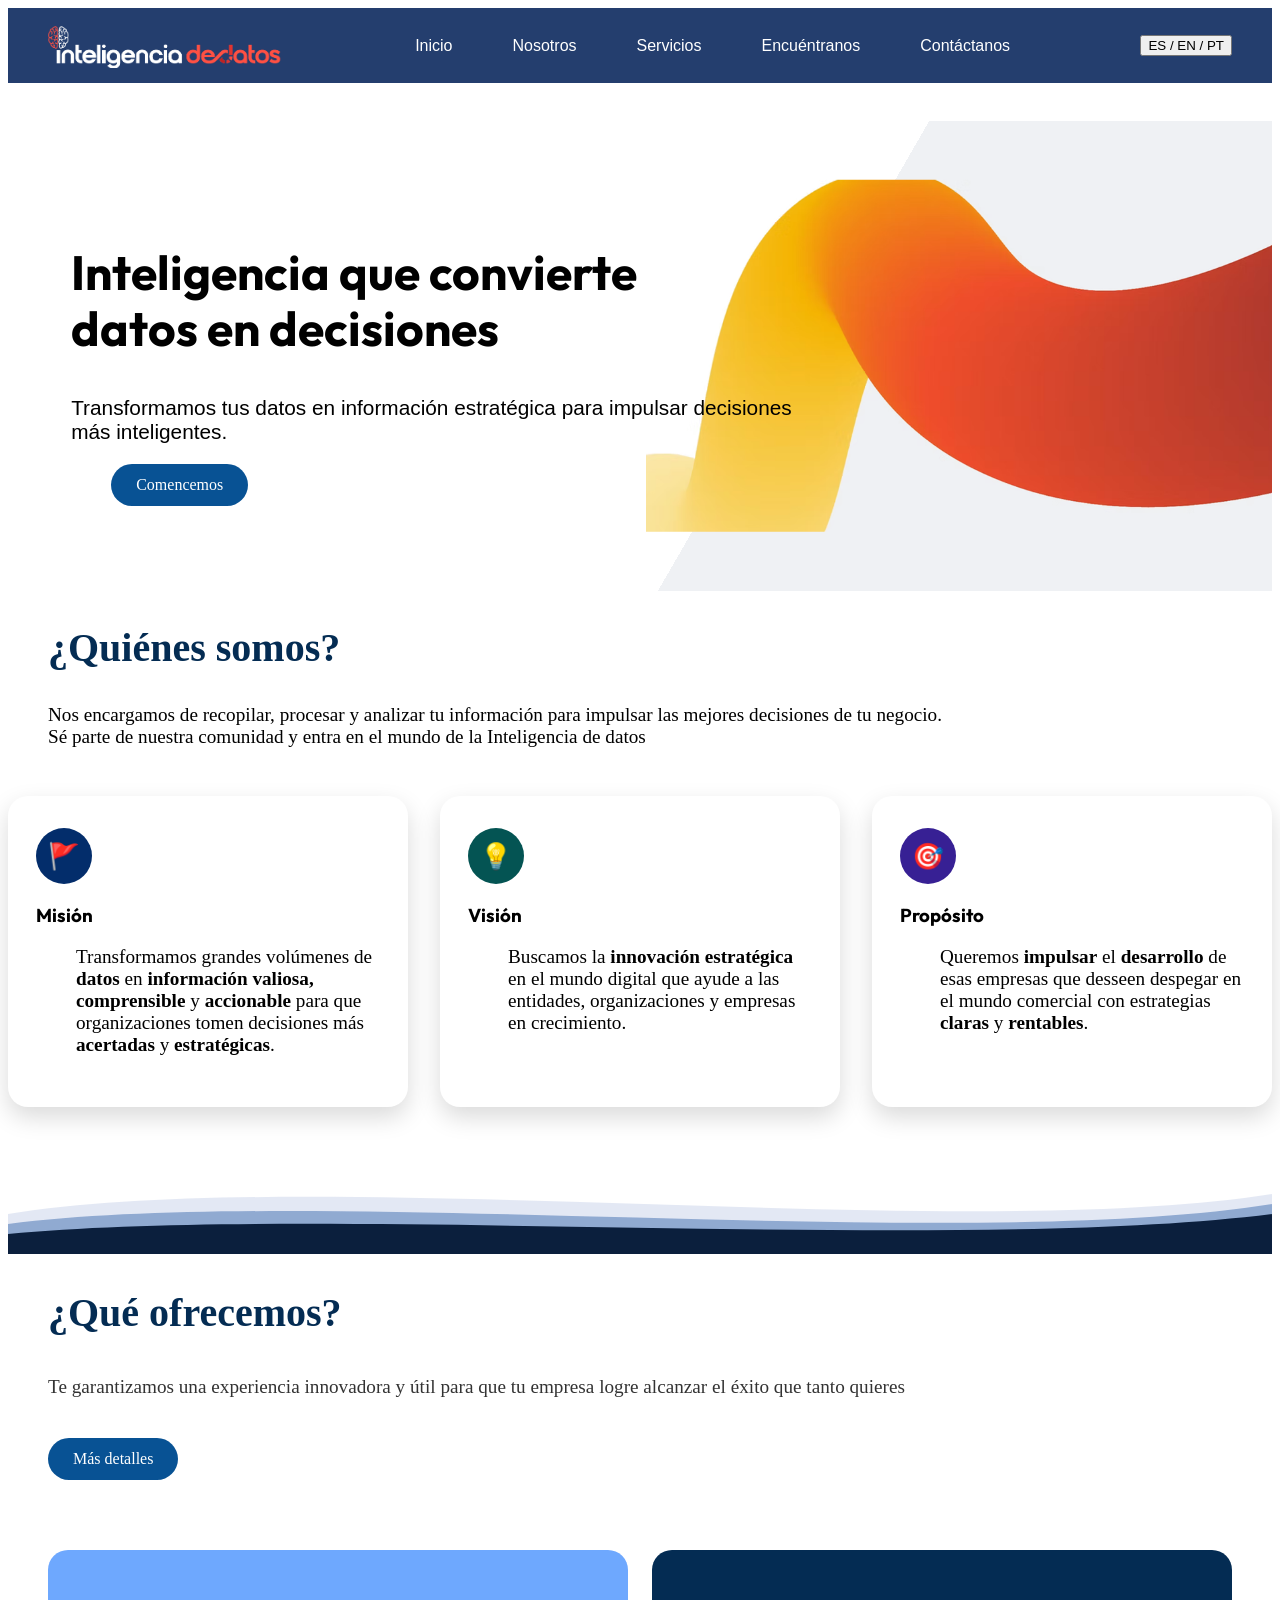
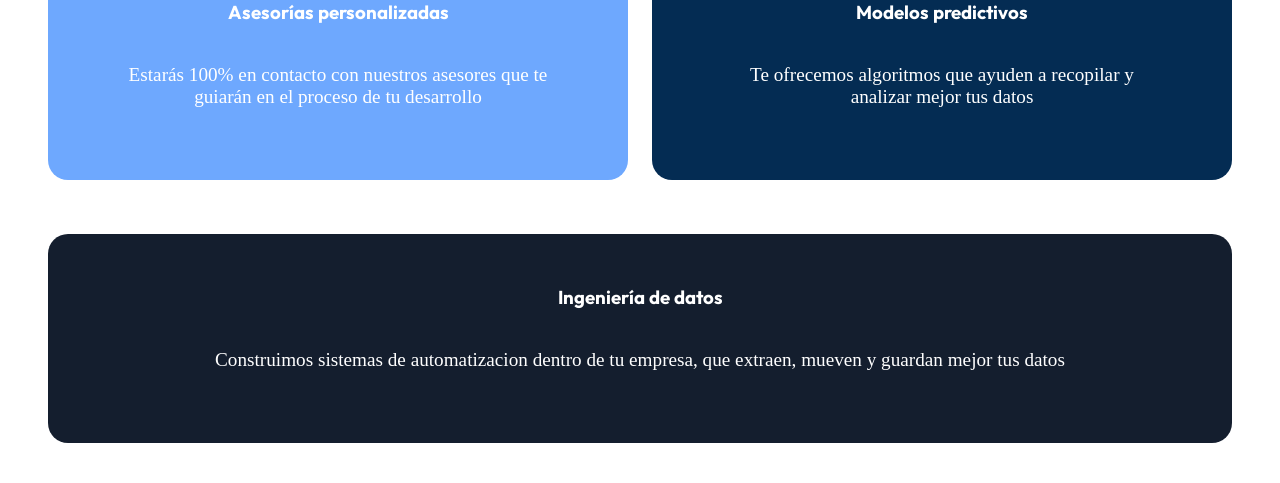
==== index.html @ d78cf7b1 "Initial commit" ====
<!DOCTYPE html>
<html lang="es">
<head>
  <meta charset="UTF-8">
  <meta name="viewport" content="width=device-width, initial-scale=1.0">
  <title>Inteligencia de datos</title>
  <link href="https://fonts.googleapis.com/css2?family=Outfit:wght@400;600&display=swap" rel="stylesheet">
  <link rel="stylesheet" href="style.css">
</head>
  <!-- COMIENZO DEL CUERPO DE LA PAGINA-->
<body>
 <header>
  <a href="#inicio" class="logo-enlace">
    <img src="assets/LOGOINTELIGENCIADEDATOSPOSITIVA.png" alt="Logo de la empresa" class="logo">
  </a>

    <nav> <!--ETIQUETA SEMANTICA QUE INDICA QUE ES UN BLOQUE DE NAVEGACION-->
    <a href = "#inicio"> Inicio </a>
    <a href = "#nosotros"> Nosotros </a>
    <a href = "#servicios"> Servicios </a>
    <a href = "#encuentranos"> Encuéntranos </a>
    <a href = "#contactanos"> Contáctanos</a>
    </nav>

  <div class="header-actions">
    <button class="lang-switch">ES / EN / PT </button>  <!-- BOTON DE IDIOMA-->
    <button class="menu-toggle" id="menu-toggle" aria-label="Abrir menú">  <!--ESTABLECEMOS MENU HAMBURGUESA-->
      <span></span>   <!--CADA SPAN ES UNA LINEA DEL MENU-->
      <span></span>
      <span></span>
    </button>
  </div>
</header>

  <section class="hero" id="inicio">
    <div class="hero-texto">
      <h1>Inteligencia que convierte <br> datos en decisiones</h1>
      <p>Transformamos tus datos en información estratégica para impulsar decisiones <br> más inteligentes.</p>
      <a href="#nosotros" class="btn-primario">Comencemos</a>
    </div>
    
    <img src="assets/FORMAHERO..png" alt="" class="hero-forma">
  </section>
 
  <script src ="script.js"></script> <!--CONECTAMOS CON JAVAS-->

<section id="nosotros">
  <h2>¿Quiénes somos?</h2>
  <p>Nos encargamos de recopilar, procesar y analizar tu información para impulsar las mejores decisiones de tu negocio. <br>Sé parte de nuestra comunidad y entra en el mundo de la Inteligencia de datos</p>
  
  <div class="pilares">
    <article>
      <div class="pilar-icono pilar-icono-mision">🚩</div>
      <h3>Misión</h3>
      <p>Transformamos grandes volúmenes de <strong>datos</strong> en <strong>información valiosa, comprensible</strong> y <strong>accionable</strong>
      para que organizaciones tomen decisiones más <strong>acertadas</strong> y <strong>estratégicas</strong>.</p>
    </article>

    <article>
      <div class="pilar-icono pilar-icono-vision">💡</div>
      <h3>Visión</h3>
      <p>Buscamos la <strong>innovación estratégica</strong> en el mundo digital que ayude a las entidades, organizaciones y empresas en crecimiento.</p>
    </article>

    <article>
      <div class="pilar-icono pilar-icono-proposito">🎯</div>
      <h3>Propósito</h3>
      <p>Queremos <strong>impulsar</strong> el <strong>desarrollo</strong> de esas empresas que desseen despegar en el mundo comercial con estrategias <strong>claras</strong> y <strong>rentables</strong>.</p>
    </article>
</section>

<section id="servicios">
  <svg class="ola" viewBox="0 0 1440 100" preserveAspectRatio="none">
  <path d="M0,60 C360,10 1080,90 1440,40 L1440,100 L0,100 Z" fill="#C7D2EA" opacity="0.5"></path>
  <path d="M0,70 C360,30 1080,100 1440,50 L1440,100 L0,100 Z" fill="#6E90C4" opacity="0.7"></path>
  <path d="M0,80 C360,50 1080,100 1440,60 L1440,100 L0,100 Z" fill="#0B1F3D"></path>
</svg>
  <h2>¿Qué ofrecemos?</h2>
  <p>Te garantizamos una experiencia innovadora y útil para que tu empresa logre alcanzar el éxito que tanto quieres</p>
  <a href="#contactanos" class="btn-primario">Más detalles</a>

  <div class="servicios-grid">
    <article class="servicio-asesorias">
      <h3>Asesorías personalizadas</h3>
      <p>Estarás 100% en contacto con nuestros asesores que te guiarán en el proceso de tu desarrollo</p>
    </article>

    <article class="servicio-predictivos">
      <h3>Modelos predictivos</h3>
      <p>Te ofrecemos algoritmos que ayuden a recopilar y analizar mejor tus datos</p>
    </article>

    <article class="servicio-ingenieria">
      <h3>Ingeniería de datos</h3>
      <p>Construimos sistemas de automatizacion dentro de tu empresa, que extraen, mueven y guardan mejor tus datos</p>
    </article>

  </div>
</section>

</body>
</html>
---- style.css ----
:root { /*ES UN SELECTOR ESPECUAL QUE REPRESENTA "TODO EL DOCUMENTO"*/
    --azul-marino:#243E6E;
    --naranja:#FF5043;
    --gris-claro:#EFF1F4;
    --gris-oscuro:#BEC2C6;
    --negro:#0D1828;
    --blanco:#ffffff;
}

:root { 
    --fuente-titulos:'Outfit', sans-serif;
    --fuente-texto: Helvetica, Arial, sans-serif;
}

body { 
    font-family: var(--fuente-texto);
}

h1, h1, h3 { 
    font-family: var(--fuente-titulos);
}

.logo { 
    height: 45px;
    width: auto;
    display: block;
}

.logo-enlace { 
    display: flex;
    align-items: center;
    text-decoration: none;
}

html { 
    scroll-behavior: smooth; /*ESTABLECE UNA ANIMACION SUAVE A LA HORA DE SCROLLEAR*/
}

header {  /*CREAMOS NUESTRO HEADER*/
    position: sticky;
    top: 0;
    z-index: 100;
    background-color: var(--azul-marino);
    font-family: var(--fuente-texto);
    padding: 15px 40px;   
    display: flex;         /*LOS ELEMENTOS VAN ENFILADOS */
    align-items: center;   /* CENTRA EL LOGO VERTICALMENTE, EL NAV Y EL BOTON ENTRE SÍ*/
    justify-content: space-between;  /*EMPUJA A LOS HIJOS DIRECTOS (logo, nav, botón) HACIA LOS EXTREMOS OPUESTOS */
}
nav a {
    text-decoration: none;
    color: var(--blanco);  /*USA EL COLOR DE TEXTO NORMAL EN VEZ DEL AZUL O MORADO DE UN LINK*/
    cursor: pointer;
    padding: 6px 18px;
    border-radius: 999px;
    transition: background-color 0.2s ease, color 0.2s ease;
}

nav a:hover {
    background-color: var(--naranja);
}
nav {  /*ORDENA EL CONTENIDO DEL HEADER DE MANERA CENTRADA*/
    display: flex;
    align-items: center;
    justify-content: center;  /*CENTRA LOS H3 DENTRO DEL ESPACIO QUE EL NAV TIENE DISPONIBLE*/
    gap: 24px;   /*ESPACIO ENTRE CADA ELEMENTO HIJO SIN NECESIDAD DE MARGENES*/
    flex: 1;    /*le dice al nav "ocupa todo el espacio libre que quede en el header" */
    border-radius: 30px;
}

.header-actions {
    display:flex;
    align-items: center;
    gap: 16px;   
}

.menu-toggle {    /*MENU HAMBURGUESA*/
    display: none;   /*OCULTO POR DEFECTO EN PANTALLAS PEQUEÑAS*/
    flex-direction: column;
    justify-content: center;
    gap: 5px;
    width: 28px;
    height: 20px;
    background: none;
    border: none;
    cursor: pointer;
    padding: 0;
}

.menu-toggle span { 
    width: 100%;
    height: 3px;
    background-color: #042C53;
    border-radius:2px;
}

.hero-texto{  /*INDICAMOS QUE EL TEXTO VA EN UNA LINEA*/
    flex:1;
    position: relative;
    z-index: 2;  /*EL TEXTO QUEDA POR ENCIMA DE LA IMAGEN*/
}

.hero-texto h1{  /*ESTABLECEMOS EL TAMAÑO DEL TEXTO PRINCIPAL */
    font-size: 3rem;
    line-height: 1.15;
}

.hero-texto p {  /*CAMBIAMOS EL TAMAÑO DEL TEXTO DE ABAJO*/
    font-size: 1.30rem;
}


.hero { /*ESTABLECE EL COLOR Y LA FORMA DEL HERO*/
    position: relative;   /*MARCO DE REFERENCIA PARA HERO-FORMA*/
    overflow: hidden;   /*RECORTA LO QUE SALGA DEL HERO*/
    height:350px ;
    margin-top: 3%;
    display: flex;            /*POSICIONA EL TEXTO Y EL VIDEO UNO AL LADO DEL OTRO*/
    background: linear-gradient(120deg, #ffffff 60%, var(--gris-claro) 60%);
    align-items: center;
    gap: 40px;
    padding: 60px 5%;
}

.hero-forma { 
    position: absolute;
    right: -40px;
    top: 50%;
    transform: translateY(-50%);
    height: 75%;
    width: auto;
    z-index: 1;
}

.btn-primario {
    text-decoration: none;
    display: inline-block;   /*PERMITE QUE EL PADDING FUNCIONE BIEN*/
    border-radius: 999px;
    background-color:#085294;
    cursor: pointer;
    font-family: var(--fuente-texto);
    font-size: 1.15rem;
    padding: 14px 28px;
    color:snow;
    align-content: center;
}

.btn-primario:hover {
    background-color: #0b72cd;
}

@media (max-width: 768px) {
    .hero {
        flex-direction: column; /*CAMBIA LA DIRECCION EN LA QUE FLEX ACOMODA A SUS HIJOS*/
        text-align: center;
        height: auto;
    }
        nav { 
            display: none;     /*OCULTA EL MENU NORMAL EN PANTALLAS GRANDES*/
        }
        nav.abierto {
            display:flex;
            flex-direction: column;
            position: absolute;
            top: 100%;   /*JUSTO DONDE TERMINA EL HEADER 100% DE SU PROPIA ALTURA, SIN IMPORTAR CUANTO
            MIDA, SE VA A QUEDAR PEGADO JUSTO DEBAJO SIN SUPERPONERSE A LO QUE ESTÉ ABAJO*/
            left: 0;
            right: 0;
            background-color: #dae8f7;
            padding: 20px;
            z-index: 10;   /*DECIDE QUE ELEMENTO SE DIBUJA MAS ARRIBA, CUANDO DOS SE SUPERPONEN EL NUMERO MAS
            ARRIBA QUEDA ENCIMA DE TODO, SIN ESTO EL ORDEN NO TIENE ESPECIFICIDAD Y EL NAVEGADOR ABRE COSAS SUPERPUESTAS
            QUE NO DEBERÍA */
        }
        .menu-toggle {
            display: flex;     /*MUESTRA LA HAMBURGUESA*/
        }
    }

    .hero-texto {
        flex: none;
    }
/*COMENZAMOS CON LA PARTE DE NOSOTROS */
.pilares {     
    display:flex;
    gap: 32px;
    margin: 48px 0;
}

#nosotros h2 {
    font-family: 'Poppins';
    font-size: 2.5rem;
    text-align:initial;
    color: #042C53;
    margin-left: 40px;
}

#nosotros p {
    font-family: 'Poppins';
    margin-left: 40px;
    font-size: 1.2rem;
}

#nosotros h1 {
    font-family: 'Poppins';
    font-size: 1.1rem;
    margin: 40px;
}
.pilares article { 
    font-family: 'Poppins';
    flex: 1;      /*SE REPARTE EL ANCHO EN PARTES IGUALES PARA LAS 3 SECCIONES*/
    background-color: #ffffff;
    border-radius: 20px;
    padding: 32px 28px;
    box-shadow: 0 10px 25px rgba(0, 0, 0, 0.15);  /*ESTABLECE UNA SOMBRA SUAVE PARA QUE NO SE VEA PEGADO AL FONDO*/
/*ESE BOX SHADOW DICE: sin desplazamiento horizontal (0), 8px hacia abajo, 20px de difuminado con un negro muy trans
parente, (6% de opacidad -> 0,6)*/
    border: none;
transition: transform 0,25s ease, box-shadow 0,25s ease;  /*HACE QUE SE HAGAN CAMBIOS SUAVES EN LA POSICION Y SOMBRA EN 
0,25 SEGUNDOS EN LUGAR DE GOLPE*/
}

.pilares article:hover {
    transform: translateY(-8px);  /*MUEVE EL ELEMENTO 8PX HACIA ARRIBA /LOS NEGATIVOS EN Y SUBEN Y LOS POSITIVOS BAJAN
NO AFECTA OTROS ELEMENTOS, SOLO FLOTA SOBRE SU POSICION ORIGINAL*/
    box-shadow: 0 16px 30px rgba(0, 0, 0, 0.12);  /*LA SOMBRA CRECE Y SE HACE MAS OSCURA*/
}

.pilar-icono { 
    width: 56px;
    height: 56px;
    border-radius: 50%;
    display:flex;
    align-items: center;
    justify-content: center;
    font-size: 1.6rem;
    margin-bottom: 16px;
}

.pilar-icono-mision { background-color: #032d6b; }
.pilar-icono-vision { background-color: #045453; }
.pilar-icono-proposito { background-color: #372094; }

#servicios {
    background-color: #ffffff;
    position: relative;
    padding-top: 100px; /*PARA QUE LA OLA NO TOQUE EL TITULO DE ARRIBA*/
}

#servicios p {
    font-family: 'Poppins';
    font-size: 1.2rem;
    margin: 40px;
}

.ola { 
    position: absolute;
    top: -1px;   /*PEGADO JUSTO EN EL BORDE SUPERIOR DE LA SECCIO*/
    left: 0;
    width: 100%;
    height: 100px;
    display: block;
}
#servicios h2 {
    font-family: 'Poppins';
    margin-left: 40px;
    font-size: 2.5rem;
    color: #042C53;
}

#servicios > p {
    color: #333333;
}

.btn-primario {
    border-radius: 999px;
    background-color: #085294;
    color:#ffffff;
    font-family: 'Poppins';
    padding: 12px 25px;
    margin-left: 40px;
    font-size: 1rem;
    cursor: pointer;
    border: none;
}

.servicios a:hover {
    background-color: #0b72cd
}

.servicios-grid {
  display: grid;
  grid-template-columns: 1fr 1fr;   /*ESTABLECE DOS COLMNAS DE IGUAL ANCHO*/
  gap: 24px;
  margin: 40px;
}

.servicios-grid article {
    padding: 32px 28px;
    margin-top: 30px;
    font-family: 'Poppins';
    border-radius: 20px;
    color: #ffffff;
    text-align: center;
}

.servicio-ingenieria  {
    grid-column: 1/-1;  /*OCUPA DESDE LA COLUMNA 1 HASTA LA ULTIMA*/

}

.servicio-asesorias {
    background-color: #6EA8FE;
    color: #042C53;
}
.servicio-predictivos {background-color: #042C53;}
.servicio-ingenieria {background-color: #141e2e;}
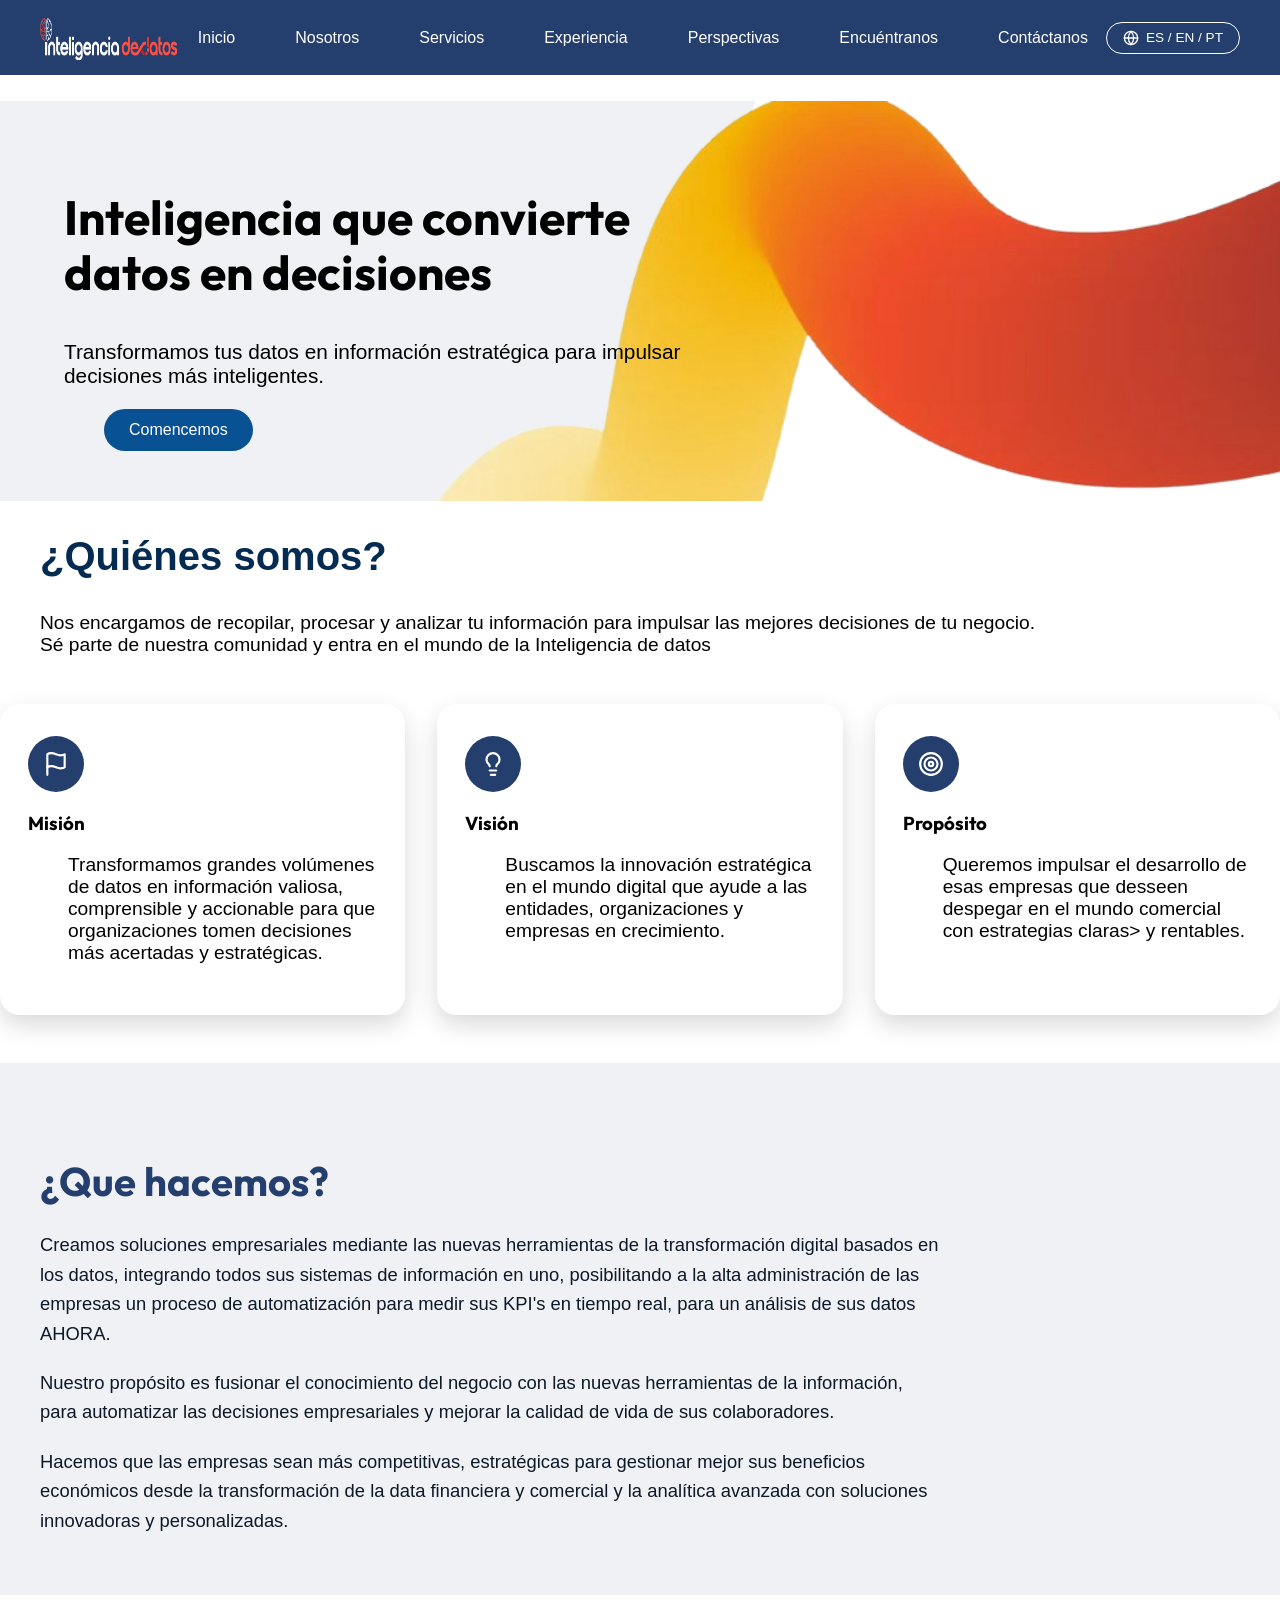
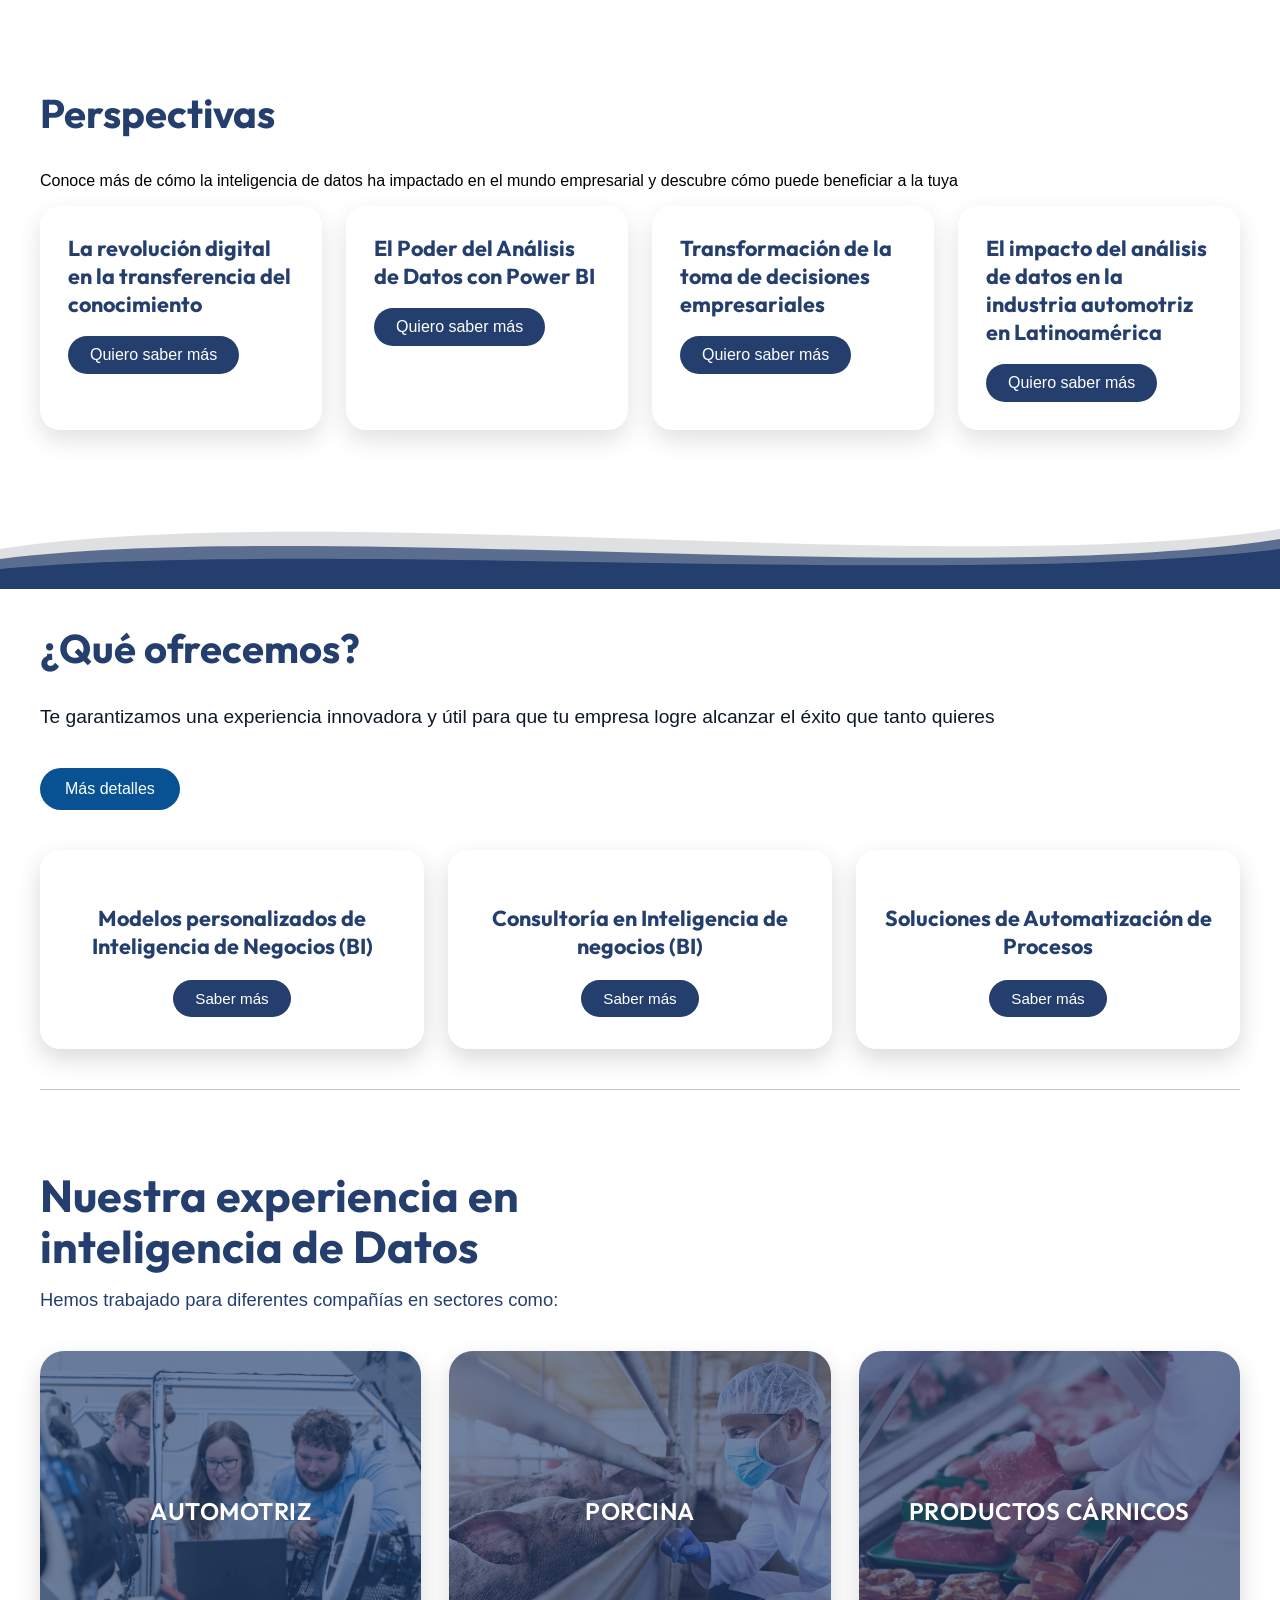
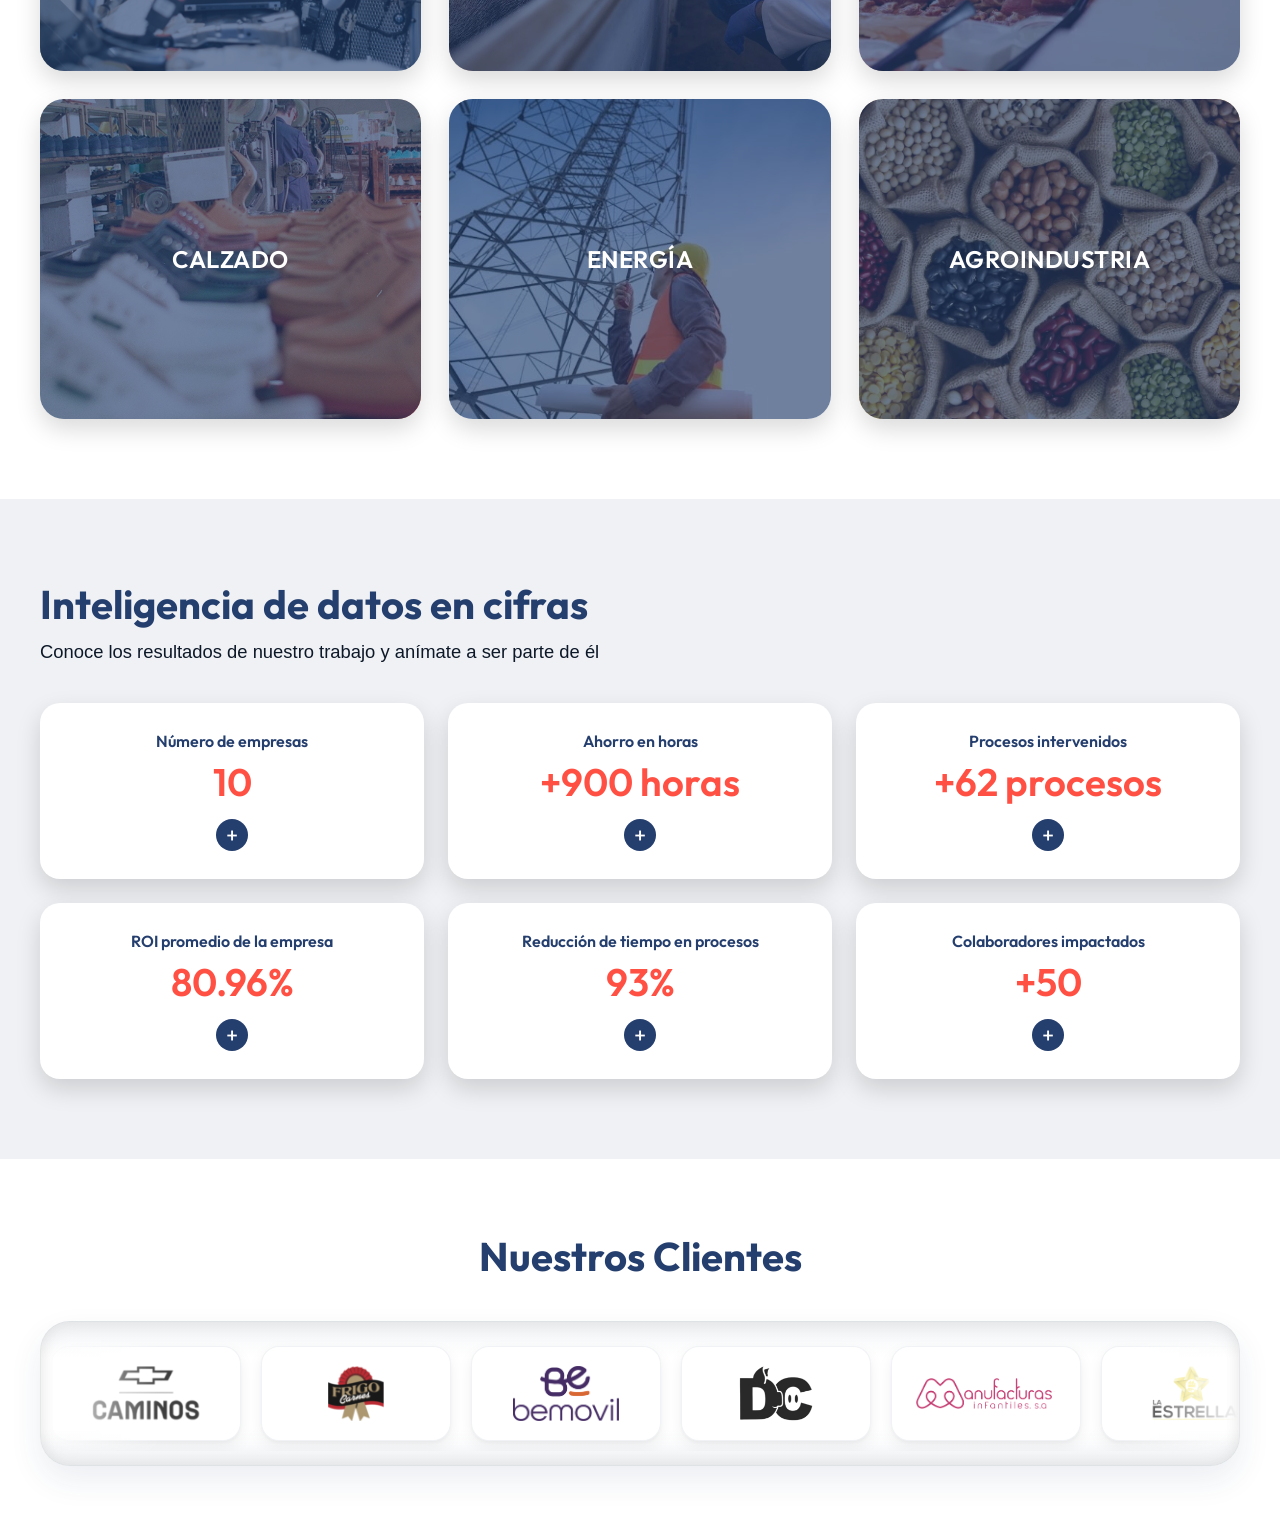
==== commit 2111ea97: "Actualizacion completa del proyecto: rediseño hero portal, assets, paginas de perspectivas y documen" ====
--- a/index.html
+++ b/index.html
@@ -18,12 +18,21 @@
     <a href = "#inicio"> Inicio </a>
     <a href = "#nosotros"> Nosotros </a>
     <a href = "#servicios"> Servicios </a>
+    <a href = "#experiencia"> Experiencia </a>
+    <a href = "#perspectivas"> Perspectivas </a>
     <a href = "#encuentranos"> Encuéntranos </a>
     <a href = "#contactanos"> Contáctanos</a>
     </nav>
 
   <div class="header-actions">
-    <button class="lang-switch">ES / EN / PT </button>  <!-- BOTON DE IDIOMA-->
+    <button class="lang-switch" aria-label="Cambiar idioma"><!-- BOTON DE IDIOMA -->
+      <svg class="lang-icon" xmlns="http://www.w3.org/2000/svg" viewBox="0 0 24 24" fill="none" stroke="currentColor" stroke-width="2" stroke-linecap="round" stroke-linejoin="round" aria-hidden="true">
+        <circle cx="12" cy="12" r="10"/>
+        <line x1="2" y1="12" x2="22" y2="12"/>
+        <path d="M12 2a15.3 15.3 0 0 1 4 10 15.3 15.3 0 0 1-4 10 15.3 15.3 0 0 1-4-10 15.3 15.3 0 0 1 4-10z"/>
+      </svg>
+      <span>ES / EN / PT</span>
+    </button>
     <button class="menu-toggle" id="menu-toggle" aria-label="Abrir menú">  <!--ESTABLECEMOS MENU HAMBURGUESA-->
       <span></span>   <!--CADA SPAN ES UNA LINEA DEL MENU-->
       <span></span>
@@ -35,14 +44,13 @@
   <section class="hero" id="inicio">
     <div class="hero-texto">
       <h1>Inteligencia que convierte <br> datos en decisiones</h1>
-      <p>Transformamos tus datos en información estratégica para impulsar decisiones <br> más inteligentes.</p>
+      <p>Transformamos tus datos en información estratégica para impulsar<br> decisiones más inteligentes.</p>
       <a href="#nosotros" class="btn-primario">Comencemos</a>
     </div>
     
-    <img src="assets/FORMAHERO..png" alt="" class="hero-forma">
+    <img src="assets/FORMAHERO.png" alt="" class="hero-forma">
   </section>
- 
-  <script src ="script.js"></script> <!--CONECTAMOS CON JAVAS-->
+
 
 <section id="nosotros">
   <h2>¿Quiénes somos?</h2>
@@ -50,53 +58,344 @@
   
   <div class="pilares">
     <article>
-      <div class="pilar-icono pilar-icono-mision">🚩</div>
+      <div class="pilar-icono pilar-icono-mision">
+        <svg class="pilar-svg" xmlns="http://www.w3.org/2000/svg" viewBox="0 0 24 24" fill="none" stroke="currentColor" stroke-width="2" stroke-linecap="round" stroke-linejoin="round" aria-hidden="true">
+          <path d="M4 15s1-1 4-1 5 2 8 2 4-1 4-1V3s-1 1-4 1-5-2-8-2-4 1-4 1z"/>
+          <line x1="4" y1="22" x2="4" y2="15"/>
+        </svg>
+      </div>
       <h3>Misión</h3>
-      <p>Transformamos grandes volúmenes de <strong>datos</strong> en <strong>información valiosa, comprensible</strong> y <strong>accionable</strong>
-      para que organizaciones tomen decisiones más <strong>acertadas</strong> y <strong>estratégicas</strong>.</p>
+      <p>Transformamos grandes volúmenes de datos en información valiosa, comprensible y accionable
+      para que organizaciones tomen decisiones más acertadas y estratégicas.</p>
     </article>
 
     <article>
-      <div class="pilar-icono pilar-icono-vision">💡</div>
+      <div class="pilar-icono pilar-icono-vision">
+        <svg class="pilar-svg" xmlns="http://www.w3.org/2000/svg" viewBox="0 0 24 24" fill="none" stroke="currentColor" stroke-width="2" stroke-linecap="round" stroke-linejoin="round" aria-hidden="true">
+          <path d="M15 14c.2-1 .7-1.7 1.5-2.5 1-.9 1.5-2.2 1.5-3.5A6 6 0 0 0 6 8c0 1 .2 2.2 1.5 3.5.7.7 1.3 1.5 1.5 2.5"/>
+          <path d="M9 18h6"/>
+          <path d="M10 22h4"/>
+        </svg>
+      </div>
       <h3>Visión</h3>
-      <p>Buscamos la <strong>innovación estratégica</strong> en el mundo digital que ayude a las entidades, organizaciones y empresas en crecimiento.</p>
+      <p>Buscamos la innovación estratégica en el mundo digital que ayude a las entidades, organizaciones y empresas en crecimiento.</p>
     </article>
 
     <article>
-      <div class="pilar-icono pilar-icono-proposito">🎯</div>
+      <div class="pilar-icono pilar-icono-proposito">
+        <svg class="pilar-svg" xmlns="http://www.w3.org/2000/svg" viewBox="0 0 24 24" fill="none" stroke="currentColor" stroke-width="2" stroke-linecap="round" stroke-linejoin="round" aria-hidden="true">
+          <circle cx="12" cy="12" r="10"/>
+          <circle cx="12" cy="12" r="6"/>
+          <circle cx="12" cy="12" r="2"/>
+        </svg>
+      </div>
       <h3>Propósito</h3>
-      <p>Queremos <strong>impulsar</strong> el <strong>desarrollo</strong> de esas empresas que desseen despegar en el mundo comercial con estrategias <strong>claras</strong> y <strong>rentables</strong>.</p>
-    </article>
+      <p>Queremos impulsar el desarrollo de esas empresas que desseen despegar en el mundo comercial con estrategias claras> y rentables.</p>
+    </article>
+  </div>
+</section>
+
+<section id="que-hacemos">
+  <h2>¿Que hacemos?</h2>
+  <p>Creamos soluciones empresariales mediante las nuevas herramientas de la transformación digital basados en los datos, integrando todos sus sistemas de información en uno, posibilitando a la alta administración de las empresas un proceso de automatización para medir sus KPI's en tiempo real, para un análisis de sus datos AHORA.</p>
+  <p>Nuestro propósito es fusionar el conocimiento del negocio con las nuevas herramientas de la información, para automatizar las decisiones empresariales y mejorar la calidad de vida de sus colaboradores.</p>
+  <p>Hacemos que las empresas sean más competitivas, estratégicas para gestionar mejor sus beneficios económicos desde la transformación de la data financiera y comercial y la analítica avanzada con soluciones innovadoras y personalizadas.</p>
+</section>
+
+<section id="perspectivas">
+  <h2>Perspectivas</h2>
+  <p>Conoce más de cómo la inteligencia de datos ha impactado en el mundo empresarial y descubre cómo puede beneficiar a la tuya</p>
+  <div class="perspectivas-grid">
+    <article class="perspectiva-tarjeta">
+      <h3>La revolución digital en la transferencia del conocimiento</h3>
+      <a class="btn-quiero-saber-mas" href="perspectiva1.html">Quiero saber más</a>
+    </article>
+
+    <article class="perspectiva-tarjeta">
+      <h3>El Poder del Análisis de Datos con Power BI</h3>
+      <a class="btn-quiero-saber-mas" href="perspectiva2.html#perspectiva-2">Quiero saber más</a>
+    </article>
+
+    <article class="perspectiva-tarjeta">
+      <h3>Transformación de la toma de decisiones empresariales</h3>
+      <a class="btn-quiero-saber-mas" href="perspectiva3.html#perspectiva-3">Quiero saber más</a>
+    </article>
+
+    <article class="perspectiva-tarjeta">
+      <h3>El impacto del análisis de datos en la industria automotriz en Latinoamérica</h3>
+      <a class="btn-quiero-saber-mas" href="perspectiva4.html#perspectiva-4">Quiero saber más</a>
+    </article>
+  </div>
 </section>
 
 <section id="servicios">
-  <svg class="ola" viewBox="0 0 1440 100" preserveAspectRatio="none">
-  <path d="M0,60 C360,10 1080,90 1440,40 L1440,100 L0,100 Z" fill="#C7D2EA" opacity="0.5"></path>
-  <path d="M0,70 C360,30 1080,100 1440,50 L1440,100 L0,100 Z" fill="#6E90C4" opacity="0.7"></path>
-  <path d="M0,80 C360,50 1080,100 1440,60 L1440,100 L0,100 Z" fill="#0B1F3D"></path>
+  <svg class="ola" viewBox="0 0 1440 100" preserveAspectRatio="none">   <!--OLA DECORATIVA-->
+  <path d="M0,60 C360,10 1080,90 1440,40 L1440,100 L0,100 Z" fill="#BEC2C6" opacity="0.5"></path>
+  <path d="M0,70 C360,30 1080,100 1440,50 L1440,100 L0,100 Z" fill="#243E6E" opacity="0.7"></path>
+  <path d="M0,80 C360,50 1080,100 1440,60 L1440,100 L0,100 Z" fill="#243E6E"></path>
 </svg>
   <h2>¿Qué ofrecemos?</h2>
   <p>Te garantizamos una experiencia innovadora y útil para que tu empresa logre alcanzar el éxito que tanto quieres</p>
   <a href="#contactanos" class="btn-primario">Más detalles</a>
 
   <div class="servicios-grid">
-    <article class="servicio-asesorias">
-      <h3>Asesorías personalizadas</h3>
-      <p>Estarás 100% en contacto con nuestros asesores que te guiarán en el proceso de tu desarrollo</p>
-    </article>
-
-    <article class="servicio-predictivos">
-      <h3>Modelos predictivos</h3>
-      <p>Te ofrecemos algoritmos que ayuden a recopilar y analizar mejor tus datos</p>
-    </article>
-
-    <article class="servicio-ingenieria">
-      <h3>Ingeniería de datos</h3>
-      <p>Construimos sistemas de automatizacion dentro de tu empresa, que extraen, mueven y guardan mejor tus datos</p>
-    </article>
-
-  </div>
-</section>
-
+    <article class="servicio-card">
+      <h3>Modelos personalizados de Inteligencia de Negocios (BI)</h3>
+      <button type="button" class="btn-saber-mas">Saber más</button>
+      <div class="servicio-contenido">
+        <p>Diseñamos modelos de BI que no solo interpretan números; anticipan movimientos. Es como tener un copiloto para tus decisiones estratégicas, además, convierte datos en conocimiento procesable, accionable y optimizado para tu empresa.</p>
+      </div>
+    </article>
+
+    <article class="servicio-card">
+      <h3>Consultoría en Inteligencia de negocios (BI)</h3>
+      <button type="button" class="btn-saber-mas">Saber más</button>
+      <div class="servicio-contenido">
+        <p>Analizamos tus operaciones, te acompañamos a identificar y explorar tus necesidades y oportunidades, además, te equipamos con herramientas de BI que no solo funcionan, sino que transforman tu empresa en una organización basada en datos.</p>
+      </div>
+    </article>
+
+    <article class="servicio-card">
+      <h3>Soluciones de Automatización de Procesos</h3>
+      <button type="button" class="btn-saber-mas">Saber más</button>
+      <div class="servicio-contenido">
+        <p>Automatizamos tus procesos con una precisión quirúrgica. En Inteligencia de Datos, creamos sistemas que trabajan como tú lo harías, pero más rápido, más inteligente y sin errores. Esto no es solo eficiencia, es liberarte para pensar en grande.</p>
+      </div>
+    </article>
+  </div>
+</section>
+
+<hr class="divisor-secciones">
+
+<section id="experiencia">
+  <div class="experiencia-intro">
+    <h2>Nuestra experiencia en<br>inteligencia de Datos</h2>
+    <p>Hemos trabajado para diferentes compañías en sectores como:</p>
+  </div>
+
+  <div class="experiencia-grid">
+    <article class="experiencia-card">
+      <img src="assets/experiencia-automotriz.jpg" alt="Sector Automotriz" class="experiencia-img">
+      <div class="experiencia-overlay"></div>
+      <h3>AUTOMOTRIZ</h3>
+    </article>
+
+    <article class="experiencia-card">
+      <img src="assets/experiencia-porcino.jpg" alt="Sector Porcino" class="experiencia-img">
+      <div class="experiencia-overlay"></div>
+      <h3>PORCINA</h3>
+    </article>
+
+    <article class="experiencia-card">
+      <img src="assets/experiencia-carnica.webp" alt="Productos Cárnicos" class="experiencia-img">
+      <div class="experiencia-overlay"></div>
+      <h3>PRODUCTOS CÁRNICOS</h3>
+    </article>
+
+    <article class="experiencia-card">
+      <img src="assets/experiencia-calzado.jpg" alt="Sector Calzado" class="experiencia-img">
+      <div class="experiencia-overlay"></div>
+      <h3>CALZADO</h3>
+    </article>
+
+    <article class="experiencia-card">
+      <img src="assets/experiencia-energia.jpg" alt="Sector Energía" class="experiencia-img">
+      <div class="experiencia-overlay"></div>
+      <h3>ENERGÍA</h3>
+    </article>
+
+    <article class="experiencia-card">
+      <img src="assets/experiencia-granos.webp" alt="Sector Agroindustria" class="experiencia-img">
+      <div class="experiencia-overlay"></div>
+      <h3>AGROINDUSTRIA</h3>
+    </article>
+  </div>
+</section>
+
+<section id="cifras">
+  <div class="cifras-intro">
+    <h2>Inteligencia de datos en cifras</h2>
+    <p>Conoce los resultados de nuestro trabajo y anímate a ser parte de él</p>
+  </div>
+
+  <div class="cifras-grid">
+    <article class="cifra-card">
+      <button type="button" class="btn-cifra-toggle" aria-expanded="false" aria-label="Ampliar tarjeta">+</button>
+      <h3 class="cifra-etiqueta">Número de empresas</h3>
+      <span class="cifra-numero">10</span>
+      <div class="cifra-contenido">
+        <p>Empresas que confían en nuestra inteligencia de datos para impulsar sus decisiones estratégicas.</p>
+      </div>
+    </article>
+
+    <article class="cifra-card">
+      <button type="button" class="btn-cifra-toggle" aria-expanded="false" aria-label="Ampliar tarjeta">+</button>
+      <h3 class="cifra-etiqueta">Ahorro en horas</h3>
+      <span class="cifra-numero">+900 horas</span>
+      <div class="cifra-contenido">
+        <p>Horas recuperadas gracias a la automatización de procesos manuales y reportes repetitivos.</p>
+      </div>
+    </article>
+
+    <article class="cifra-card">
+      <button type="button" class="btn-cifra-toggle" aria-expanded="false" aria-label="Ampliar tarjeta">+</button>
+      <h3 class="cifra-etiqueta">Procesos intervenidos</h3>
+      <span class="cifra-numero">+62 procesos</span>
+      <div class="cifra-contenido">
+        <p>Procesos empresariales optimizados mediante soluciones de BI y automatización personalizadas.</p>
+      </div>
+    </article>
+
+    <article class="cifra-card">
+      <button type="button" class="btn-cifra-toggle" aria-expanded="false" aria-label="Ampliar tarjeta">+</button>
+      <h3 class="cifra-etiqueta">ROI promedio de la empresa</h3>
+      <span class="cifra-numero">80.96%</span>
+      <div class="cifra-contenido">
+        <p>Retorno sobre la inversión promedio logrado por nuestros clientes tras implementar nuestras soluciones.</p>
+      </div>
+    </article>
+
+    <article class="cifra-card">
+      <button type="button" class="btn-cifra-toggle" aria-expanded="false" aria-label="Ampliar tarjeta">+</button>
+      <h3 class="cifra-etiqueta">Reducción de tiempo en procesos</h3>
+      <span class="cifra-numero">93%</span>
+      <div class="cifra-contenido">
+        <p>Reducción media del tiempo operativo en procesos intervenidos con automatización e inteligencia de datos.</p>
+      </div>
+    </article>
+
+    <article class="cifra-card">
+      <button type="button" class="btn-cifra-toggle" aria-expanded="false" aria-label="Ampliar tarjeta">+</button>
+      <h3 class="cifra-etiqueta">Colaboradores impactados</h3>
+      <span class="cifra-numero">+50</span>
+      <div class="cifra-contenido">
+        <p>Colaboradores que mejoraron su calidad de trabajo gracias a herramientas de datos accesibles y claras.</p>
+      </div>
+    </article>
+  </div>
+</section>
+
+<section id="clientes">
+  <div class="clientes-intro">
+    <h2>Nuestros Clientes</h2>
+  </div>
+
+  <div class="clientes-carousel-wrapper">
+    <div class="clientes-viewport">
+      <div class="clientes-track" id="clientes-track">
+        <!-- Bloque 1 de logos -->
+        <div class="cliente-item">
+          <a href="https://www.caminos.com.co/es/" aria-label="Visitar el sitio de Caminos">
+            <img src="assets/IDCLIENTESCAMINOS.svg" alt="Caminos" class="cliente-logo">
+          </a>
+        </div>
+        <div class="cliente-item">
+          <a href="https://frigocarnes.co/" aria-label="Visitar el sitio de Frigo Carnes">
+            <img src="assets/IDCLIENTESFRIGOCARNES.svg" alt="Frigo Carnes" class="cliente-logo">
+          </a>
+        </div>
+        <div class="cliente-item">
+          <a href="https://bemovil.net/" aria-label="Visitar el sitio de Bemovil">
+            <img src="assets/IDCLIENTESBEMOVIL.png" alt="Bemovil" class="cliente-logo">
+          </a>
+        </div>
+        <div class="cliente-item">
+          <img src="assets/IDCLIENTESDC.svg" alt="D&amp;C" class="cliente-logo">
+        </div>
+        <div class="cliente-item">
+          <a href="https://www.manufacturasinfantiles.com/" aria-label="Visitar el sitio de Manufacturas Infantiles">
+            <img src="assets/IDCLIENTESMANUFACTURAS.png" alt="Manufacturas Infantiles" class="cliente-logo">
+          </a>
+        </div>
+        <div class="cliente-item">
+          <a href="https://laestrellasa.com/" aria-label="Visitar el sitio de La Estrella">
+            <img src="assets/IDCLIENTESLAESTRELLA.svg" alt="La Estrella" class="cliente-logo">
+          </a>
+        </div>
+        <div class="cliente-item">
+          <a href="https://origentechnologies.com.co/" aria-label="Visitar el sitio de Origen Technologies">
+            <img src="assets/IDCLIENTESORIGENTECNO.svg" alt="Origen Technologies" class="cliente-logo">
+          </a>
+        </div>
+        <div class="cliente-item">
+          <a href="https://www.calzacosta.com.co/?srsltid=AU7gw4UHZcbJSxJegNpmiAss-SUEoE9Kf_RPj3ya9R6E-5gA0m8z0rYJ" aria-label="Visitar el sitio de Calzacosta">
+            <img src="assets/IDCLIENTESCALZACOSTA.svg" alt="Calzacosta" class="cliente-logo">
+          </a>
+        </div>
+        <div class="cliente-item">
+          <a href="https://juancamole.com/" aria-label="Visitar el sitio de Juancamole">
+            <img src="assets/IDCLIENTESJUANCAMOLE.png" alt="Juancamole" class="cliente-logo">
+          </a>
+        </div>
+        <div class="cliente-item">
+          <a href="https://www.corredoresdeseguros.com/" aria-label="Visitar el sitio de Corredores de Seguros Asociados S.A.">
+            <img src="assets/IDCLIENTESCORREDORES.svg" alt="Corredores de Seguros Asociados S.A." class="cliente-logo">
+          </a>
+        </div>
+
+        <!-- Bloque 2 duplicado para bucle continuo -->
+        <div class="cliente-item">
+          <a href="https://www.caminos.com.co/es/" aria-label="Visitar el sitio de Caminos">
+          <img src="assets/IDCLIENTESCAMINOS.svg" alt="Caminos" class="cliente-logo">
+          </a>
+        </div>
+
+        <div class="cliente-item">
+          <a href="https://frigocarnes.co/" aria-label="Visitar el sitio de Frigo Carnes">
+          <img src="assets/IDCLIENTESFRIGOCARNES.svg" alt="Frigo Carnes" class="cliente-logo">
+          </a>
+        </div>
+
+        <div class="cliente-item">
+          <a href="https://bemovil.net/" aria-label="Visitar el sitio de Bemovil">
+          <img src="assets/IDCLIENTESBEMOVIL.png" alt="Bemovil" class="cliente-logo">
+          </a>
+        </div>
+
+        <div class="cliente-item">
+          <img src="assets/IDCLIENTESDC.svg" alt="D&amp;C" class="cliente-logo">
+        </div>
+
+        <div class="cliente-item">
+          <a href="https://www.manufacturasinfantiles.com/" aria-label="Visitar el sitio de Manufacturas Infantiles">
+          <img src="assets/IDCLIENTESMANUFACTURAS.png" alt="Manufacturas Infantiles" class="cliente-logo">
+          </a>
+        </div>
+
+        <div class="cliente-item">
+          <a href="https://laestrellasa.com/" aria-label="Visitar el sitio de La Estrella">
+          <img src="assets/IDCLIENTESLAESTRELLA.svg" alt="La Estrella" class="cliente-logo">
+          </a>
+        </div>
+
+        <div class="cliente-item">
+          <a href="https://origentechnologies.com.co/" aria-label="Visitar el sitio de Origen Technologies">
+          <img src="assets/IDCLIENTESORIGENTECNO.svg" alt="Origen Technologies" class="cliente-logo">
+          </a>
+        </div>
+
+        <div class="cliente-item">
+          <a href="https://www.calzacosta.com.co/?srsltid=AU7gw4UHZcbJSxJegNpmiAss-SUEoE9Kf_RPj3ya9R6E-5gA0m8z0rYJ" aria-label="Visitar el sitio de Calzacosta">
+          <img src="assets/IDCLIENTESCALZACOSTA.svg" alt="Calzacosta" class="cliente-logo">
+        </a>
+        </div>
+
+        <div class="cliente-item">
+          <a href="https://juancamole.com/" aria-label="Visitar el sitio de Juancamole">
+          <img src="assets/IDCLIENTESJUANCAMOLE.png" alt="Juancamole" class="cliente-logo">
+          </a>
+        </div>
+
+        <div class="cliente-item">
+          <a href="https://www.corredoresdeseguros.com/" aria-label="Visitar el sitio de Corredores de Seguros Asociados S.A.">
+          <img src="assets/IDCLIENTESCORREDORES.svg" alt="Corredores de Seguros Asociados S.A." class="cliente-logo">
+          </a>
+        </div>
+      </div>
+    </div>
+  </div>
+</section>
+
+<script src="script.js"></script>
 </body>
 </html>
--- a/style.css
+++ b/style.css
@@ -5,29 +5,38 @@
     --gris-oscuro:#BEC2C6;
     --negro:#0D1828;
     --blanco:#ffffff;
-}
-
-:root { 
-    --fuente-titulos:'Outfit', sans-serif;
-    --fuente-texto: Helvetica, Arial, sans-serif;
+    --fuente-titulos:'Outfit', sans-serif;   /*ESTABLECE LA FUENTE PARA TITULOS*/
+    --fuente-texto: Helvetica, Arial, sans-serif;  /*ESTABLECE LA FUENTE PARA LA DEMÁS INFORMACION*/
+}
+
+/*REINICIO GLOBAL: EL PADDING Y EL BORDE YA NO SUMAN AL ANCHO DE LOS ELEMENTOS (EVITA QUE LAS TARJETAS SE DESBORDEN EN CELULAR)*/
+*, *::before, *::after {
+    box-sizing: border-box;
+}
+
+img {
+    max-width: 100%;   /*LAS IMAGENES NUNCA SE SALEN DE SU CONTENEDOR*/
 }
 
 body { 
-    font-family: var(--fuente-texto);
-}
-
-h1, h1, h3 { 
-    font-family: var(--fuente-titulos);
+    font-family: var(--fuente-texto);  /*ESTABLECE UNA TIPOGRAFIA ESPECIFICA PARA TODO TEXTO DESCRIPTIVO*/
+    overflow-x: hidden;
+    width: 100%;
+    margin: 0;   /*QUITA EL MARGEN DE 8PX QUE TRAE EL NAVEGADOR POR DEFECTO*/
+}
+
+h1, h2, h3 { 
+    font-family: var(--fuente-titulos);  /*ESTABLECE UNA TIPOGRAFIA ESPECIFICA PARA TODOS DIFERENTES ENCABEZADOS*/
 }
 
 .logo { 
     height: 45px;
     width: auto;
-    display: block;
-}
-
-.logo-enlace { 
-    display: flex;
+    display: block;  /*INDICA QUE EL LOGO SE MUESTRA COMO UN ELEMENTO DE BLOQUE*/
+}
+
+.logo-enlace { /*TRAE AL LOGO COMO UN ENLACE DE HREF EN HTML*/
+    display: flex;  /*INDIA QUE EL LOGO SE MUESTRA COMO UN ELEMENTO DE BLOQUE*/
     align-items: center;
     text-decoration: none;
 }
@@ -37,65 +46,94 @@
 }
 
 header {  /*CREAMOS NUESTRO HEADER*/
-    position: sticky;
-    top: 0;
-    z-index: 100;
+    position: sticky;  /*HACE QUE EL HEADER SE MANTENGA EN LA PARTE SUPERIOR DE LA PANTALLA ASI LA PERSONA BAJE*/
+    top: 0; /*PONE AL HEADER EN LA PARTE SUPERIOR DE LA PANTALLA ASI LA PEROSNA BAJE*/
+    z-index: 100;  /*ESTABLECE QUE EL HEADER SE MANTENGA POR ENCIMA DE OTROS ELEMENTOS*/
     background-color: var(--azul-marino);
     font-family: var(--fuente-texto);
-    padding: 15px 40px;   
+    padding: 15px 40px;   /*ESPACIO INTERNO DEL HEADER*/
     display: flex;         /*LOS ELEMENTOS VAN ENFILADOS */
-    align-items: center;   /* CENTRA EL LOGO VERTICALMENTE, EL NAV Y EL BOTON ENTRE SÍ*/
-    justify-content: space-between;  /*EMPUJA A LOS HIJOS DIRECTOS (logo, nav, botón) HACIA LOS EXTREMOS OPUESTOS */
-}
-nav a {
+    align-items: center;   /* CENTRA LOS ELEMENTOS VERTICALMENTE DENTRO DEL HEADER*/
+    justify-content: space-between;  /*ESPACIA LOS ELMENTOS DEL HEADER*/
+}
+
+nav a {  /*ESTABLECE EL ESTILO DE LOS LINKS DEL MENU*/
     text-decoration: none;
-    color: var(--blanco);  /*USA EL COLOR DE TEXTO NORMAL EN VEZ DEL AZUL O MORADO DE UN LINK*/
-    cursor: pointer;
+    color: var(--blanco); 
+    cursor: pointer;  /*INDICA QUE EL CURSOR CAMBIA A UNA MANITO*/
     padding: 6px 18px;
-    border-radius: 999px;
+    border-radius: 999px;  /*ELEMENTO DEMASIADO CURVO, HACE QUE SE VEA COMO UNA PILDORA*/
     transition: background-color 0.2s ease, color 0.2s ease;
 }
 
 nav a:hover {
     background-color: var(--naranja);
 }
-nav {  /*ORDENA EL CONTENIDO DEL HEADER DE MANERA CENTRADA*/
-    display: flex;
-    align-items: center;
-    justify-content: center;  /*CENTRA LOS H3 DENTRO DEL ESPACIO QUE EL NAV TIENE DISPONIBLE*/
+
+nav {   /*NAV ES EL CONTENEDOR QUE AGRUPA LOS ENLACES DEL MENU DENTRO DEL HEADER*/
+    display: flex;  /*LOS ELEMENTOS VAN ENFILADOS*/
+    align-items: center;
+    justify-content: center;  /*CENTRA LOS ELEMENTOS DEL MENU*/
     gap: 24px;   /*ESPACIO ENTRE CADA ELEMENTO HIJO SIN NECESIDAD DE MARGENES*/
-    flex: 1;    /*le dice al nav "ocupa todo el espacio libre que quede en el header" */
-    border-radius: 30px;
-}
-
-.header-actions {
-    display:flex;
-    align-items: center;
-    gap: 16px;   
+    flex: 1;    /*INDICA QUE EL MENU OCUPA TODO EL ESPACIO DISPONIBLE*/
+}
+
+.header-actions {  /*CONTENEDOR QUE AGRUPA EL BOTON DE IDIOMA Y EL MENU HAMBURGUESA*/
+    display:flex;   /*HACE QUE LOS ELEMENTOS SE MUESTREN EN FILA*/
+    align-items: center;
+    gap: 16px;   /*ESPACIO ENTRE EL BOTON DE IDIOMA Y EL MENU HAMBURGUESA*/
+}
+
+.lang-switch {   /*BOTON DE IDIOMA*/
+    display: inline-flex;
+    align-items: center;
+    gap: 7px;
+    border-radius: 999px;
+    background-color: transparent;
+    color: var(--blanco);
+    border: 1.5px solid var(--blanco);
+    font-family: var(--fuente-texto);
+    font-size: 0.85rem;
+    padding: 7px 16px; 
+    cursor: pointer;
+    transition: background-color 0.2s ease, border-color 0.2s ease, color 0.2s ease;
+    white-space: nowrap;
+}
+
+.lang-switch:hover {   /*INDICA EL CAMBIO DE COLOR AL PASAR POR ENCIMA DEL BOTON DE IDIOMA*/
+    background-color: var(--naranja);
+    border-color: var(--naranja);
+    color: var(--blanco);
+}
+
+.lang-icon {  /*ESTILO DEL ICONO DEL IDIOMA*/
+    width: 16px;
+    height: 16px;
+    flex-shrink: 0;
 }
 
 .menu-toggle {    /*MENU HAMBURGUESA*/
-    display: none;   /*OCULTO POR DEFECTO EN PANTALLAS PEQUEÑAS*/
+    display: none;   /*OCULTA EL MENU EN PANTALLAS GRANDES*/
     flex-direction: column;
     justify-content: center;
     gap: 5px;
     width: 28px;
     height: 20px;
     background: none;
-    border: none;
+    border: none;  
     cursor: pointer;
     padding: 0;
 }
 
-.menu-toggle span { 
+.menu-toggle span {   /*ESTILO DE CADA LINEA DEL MENU HAMBURGUESA*/
     width: 100%;
     height: 3px;
-    background-color: #042C53;
+    background-color: var(--blanco);   /*ANTES ERA AZUL OSCURO SOBRE FONDO AZUL: NO SE VEIA*/
     border-radius:2px;
 }
 
-.hero-texto{  /*INDICAMOS QUE EL TEXTO VA EN UNA LINEA*/
-    flex:1;
+.hero-texto{  /*AGRUPA EL TEXTO DEL HERO, LA PRIMERA SECCION*/
+    flex: 1;
     position: relative;
     z-index: 2;  /*EL TEXTO QUEDA POR ENCIMA DE LA IMAGEN*/
 }
@@ -109,77 +147,230 @@
     font-size: 1.30rem;
 }
 
-
 .hero { /*ESTABLECE EL COLOR Y LA FORMA DEL HERO*/
     position: relative;   /*MARCO DE REFERENCIA PARA HERO-FORMA*/
     overflow: hidden;   /*RECORTA LO QUE SALGA DEL HERO*/
-    height:350px ;
-    margin-top: 3%;
-    display: flex;            /*POSICIONA EL TEXTO Y EL VIDEO UNO AL LADO DEL OTRO*/
-    background: linear-gradient(120deg, #ffffff 60%, var(--gris-claro) 60%);
-    align-items: center;
+    height: 400px;      /*ALTURA EQUILIBRADA*/
+    margin-top: 2%;
+    display: flex;            /*POSICIONA EL TEXTO Y LA FORMA UNO AL LADO DEL OTRO*/
+    align-items: center;
+    background: linear-gradient(110deg, var(--gris-claro) 53%, var(--blanco) 53%);
     gap: 40px;
-    padding: 60px 5%;
-}
-
-.hero-forma { 
+    padding: 0 5%;
+}
+
+.hero-forma {   /*FORMA ORGANICA 3D SOBRE EL AREA BLANCA*/
     position: absolute;
-    right: -40px;
+    top: 0;
+    right: -25px;
+    height: 104%;
+    width: auto;
+    object-fit: contain;
+    object-position: right top;
+    z-index: 1;
+}
+
+.btn-primario {
+    display: inline-block;
+    border-radius: 999px;
+    background-color: #085294;
+    color: #ffffff;
+    font-family: var(--fuente-texto);
+    padding: 12px 25px;
+    margin-left: 40px;
+    font-size: 1rem;
+    cursor: pointer;
+    border: none;
+    text-decoration: none;
+    transition: background-color 0.2s ease;
+}
+
+.btn-primario:hover {
+    background-color:var(--naranja);
+}
+
+/* ══════════════════════════════════════════════════════════════════════════
+   HERO PORTAL — VERSIÓN LIGERA / BLANCA (Inspirada en CryptOwl)
+   Fondo Blanco, Arco Naranja (#FF5043), Gráfico Estadístico en Mostaza Tenue
+   ══════════════════════════════════════════════════════════════════════════ */
+.hero-portal {
+    position: relative;
+    overflow: hidden;
+    min-height: 640px;
+    display: flex;
+    align-items: center;
+    justify-content: center;
+    background-color: var(--blanco);
+    padding: 70px 4% 50px;
+    text-align: center;
+}
+
+/* Capa 1: Gráficos de barras estadísticas e indicadores (Mostaza suave) */
+.hero-portal__charts {
+    position: absolute;
+    inset: 0;
+    pointer-events: none;
+    z-index: 1;
+    opacity: 0.85;
+}
+
+.hero-portal__chart-svg {
+    width: 100%;
+    height: 100%;
+    object-fit: cover;
+}
+
+.hero-portal__trend-line {
+    animation: dash-anim 20s linear infinite;
+}
+
+@keyframes dash-anim {
+    from { stroke-dashoffset: 200; }
+    to { stroke-dashoffset: 0; }
+}
+
+/* Capa 2: Arco / Puerta 3D Central Naranja (#FF5043) */
+.hero-portal__gate {
+    position: absolute;
     top: 50%;
-    transform: translateY(-50%);
-    height: 75%;
-    width: auto;
-    z-index: 1;
-}
-
-.btn-primario {
+    left: 50%;
+    transform: translate(-50%, -46%);
+    width: clamp(480px, 58vw, 720px);
+    height: auto;
+    z-index: 2;
+    pointer-events: none;
+    transition: transform 0.4s ease;
+}
+
+.hero-portal:hover .hero-portal__gate {
+    transform: translate(-50%, -47%) scale(1.015);
+}
+
+.hero-portal__gate-svg {
+    width: 100%;
+    height: auto;
+    display: block;
+    filter: drop-shadow(0 14px 28px rgba(255, 80, 67, 0.16));
+}
+
+/* Capa 3: Contenido textual (Completamente enmarcado dentro del arco naranja) */
+.hero-portal__content {
+    position: relative;
+    z-index: 3;
+    max-width: 440px;
+    display: flex;
+    flex-direction: column;
+    align-items: center;
+    gap: 12px;
+    margin-top: 55px; /* Centrado dentro de la bóveda del arco */
+    padding: 0 10px;
+}
+
+.hero-portal__headline {
+    font-family: var(--fuente-titulos);
+    font-size: clamp(1.8rem, 3.2vw, 2.5rem);
+    font-weight: 600;
+    line-height: 1.18;
+    color: var(--azul-marino);
+    margin: 0;
+    text-align: center;
+}
+
+.hero-portal__headline-line {
+    display: block;
+}
+
+.hero-portal__headline-word {
+    display: block;
+    color: var(--azul-marino);
+}
+
+.hero-portal__subhead {
+    font-family: var(--fuente-titulos);
+    font-size: clamp(0.95rem, 1.4vw, 1.1rem);
+    font-weight: 400;
+    color: var(--negro); /* Negro para el subtítulo */
+    margin: 2px 0 8px;
+    display: flex;
+    align-items: center;
+    justify-content: center;
+    gap: 6px;
+    white-space: nowrap;
+}
+
+.hero-portal__subhead-dot {
+    color: var(--naranja);
+    font-weight: bold;
+}
+
+/* Botón CTA Naranja (#FF5043) */
+.hero-portal__cta-wrap {
+    margin-top: 4px;
+}
+
+.hero-portal__cta {
+    display: inline-flex;
+    align-items: center;
+    gap: 10px;
+    background-color: var(--naranja);
+    color: var(--blanco);
+    font-family: var(--fuente-titulos);
+    font-size: 1rem;
+    font-weight: 600;
+    padding: 12px 30px;
+    border-radius: 999px;
     text-decoration: none;
-    display: inline-block;   /*PERMITE QUE EL PADDING FUNCIONE BIEN*/
-    border-radius: 999px;
-    background-color:#085294;
-    cursor: pointer;
-    font-family: var(--fuente-texto);
-    font-size: 1.15rem;
-    padding: 14px 28px;
-    color:snow;
-    align-content: center;
-}
-
-.btn-primario:hover {
-    background-color: #0b72cd;
-}
-
+    box-shadow: 0 8px 22px rgba(255, 80, 67, 0.35);
+    transition: transform 0.25s ease, background-color 0.25s ease, box-shadow 0.25s ease;
+}
+
+.hero-portal__cta:hover {
+    background-color: #ff3c2d;
+    transform: translateY(-2px);
+    box-shadow: 0 12px 28px rgba(255, 80, 67, 0.45);
+}
+
+.hero-portal__cta-arrow {
+    width: 18px;
+    height: 18px;
+    transition: transform 0.25s ease;
+}
+
+.hero-portal__cta:hover .hero-portal__cta-arrow {
+    transform: translateX(4px);
+}
+
+/* Responsividad para .hero-portal */
 @media (max-width: 768px) {
-    .hero {
-        flex-direction: column; /*CAMBIA LA DIRECCION EN LA QUE FLEX ACOMODA A SUS HIJOS*/
-        text-align: center;
-        height: auto;
-    }
-        nav { 
-            display: none;     /*OCULTA EL MENU NORMAL EN PANTALLAS GRANDES*/
-        }
-        nav.abierto {
-            display:flex;
-            flex-direction: column;
-            position: absolute;
-            top: 100%;   /*JUSTO DONDE TERMINA EL HEADER 100% DE SU PROPIA ALTURA, SIN IMPORTAR CUANTO
-            MIDA, SE VA A QUEDAR PEGADO JUSTO DEBAJO SIN SUPERPONERSE A LO QUE ESTÉ ABAJO*/
-            left: 0;
-            right: 0;
-            background-color: #dae8f7;
-            padding: 20px;
-            z-index: 10;   /*DECIDE QUE ELEMENTO SE DIBUJA MAS ARRIBA, CUANDO DOS SE SUPERPONEN EL NUMERO MAS
-            ARRIBA QUEDA ENCIMA DE TODO, SIN ESTO EL ORDEN NO TIENE ESPECIFICIDAD Y EL NAVEGADOR ABRE COSAS SUPERPUESTAS
-            QUE NO DEBERÍA */
-        }
-        .menu-toggle {
-            display: flex;     /*MUESTRA LA HAMBURGUESA*/
-        }
-    }
-
-    .hero-texto {
-        flex: none;
-    }
+    .hero-portal {
+        min-height: 520px;
+        padding: 50px 20px 40px;
+    }
+    .hero-portal__gate {
+        width: 95vw;
+        opacity: 0.7;
+        transform: translate(-50%, -46%);
+    }
+    .hero-portal__content {
+        max-width: 320px;
+        margin-top: 35px;
+        gap: 10px;
+    }
+    .hero-portal__headline {
+        font-size: 1.55rem;
+    }
+    .hero-portal__subhead {
+        font-size: 0.88rem;
+        flex-wrap: wrap;
+        white-space: normal;
+        gap: 4px;
+    }
+    .hero-portal__cta {
+        padding: 10px 24px;
+        font-size: 0.92rem;
+    }
+}
+
 /*COMENZAMOS CON LA PARTE DE NOSOTROS */
 .pilares {     
     display:flex;
@@ -188,7 +379,7 @@
 }
 
 #nosotros h2 {
-    font-family: 'Poppins';
+    font-family: var(--fuente-texto);
     font-size: 2.5rem;
     text-align:initial;
     color: #042C53;
@@ -196,122 +387,1109 @@
 }
 
 #nosotros p {
-    font-family: 'Poppins';
+    font-family: var(--fuente-texto);
     margin-left: 40px;
     font-size: 1.2rem;
 }
 
 #nosotros h1 {
-    font-family: 'Poppins';
+    font-family: var(--fuente-texto);
     font-size: 1.1rem;
     margin: 40px;
 }
+
 .pilares article { 
-    font-family: 'Poppins';
-    flex: 1;      /*SE REPARTE EL ANCHO EN PARTES IGUALES PARA LAS 3 SECCIONES*/
+    font-family: var(--fuente-texto);
+    flex: 1;      /*SE REPARTE EL ANCHO EN PARTES IGUALES*/
     background-color: #ffffff;
     border-radius: 20px;
     padding: 32px 28px;
-    box-shadow: 0 10px 25px rgba(0, 0, 0, 0.15);  /*ESTABLECE UNA SOMBRA SUAVE PARA QUE NO SE VEA PEGADO AL FONDO*/
-/*ESE BOX SHADOW DICE: sin desplazamiento horizontal (0), 8px hacia abajo, 20px de difuminado con un negro muy trans
-parente, (6% de opacidad -> 0,6)*/
+    box-shadow: 0 10px 25px rgba(0, 0, 0, 0.15);
     border: none;
-transition: transform 0,25s ease, box-shadow 0,25s ease;  /*HACE QUE SE HAGAN CAMBIOS SUAVES EN LA POSICION Y SOMBRA EN 
-0,25 SEGUNDOS EN LUGAR DE GOLPE*/
+    transition: transform 0.25s ease, box-shadow 0.25s ease;
 }
 
 .pilares article:hover {
-    transform: translateY(-8px);  /*MUEVE EL ELEMENTO 8PX HACIA ARRIBA /LOS NEGATIVOS EN Y SUBEN Y LOS POSITIVOS BAJAN
-NO AFECTA OTROS ELEMENTOS, SOLO FLOTA SOBRE SU POSICION ORIGINAL*/
-    box-shadow: 0 16px 30px rgba(0, 0, 0, 0.12);  /*LA SOMBRA CRECE Y SE HACE MAS OSCURA*/
+    transform: translateY(-8px);
+    box-shadow: 0 16px 30px rgba(0, 0, 0, 0.12);
 }
 
 .pilar-icono { 
     width: 56px;
     height: 56px;
     border-radius: 50%;
-    display:flex;
+    display: flex;
     align-items: center;
     justify-content: center;
-    font-size: 1.6rem;
     margin-bottom: 16px;
-}
-
-.pilar-icono-mision { background-color: #032d6b; }
-.pilar-icono-vision { background-color: #045453; }
-.pilar-icono-proposito { background-color: #372094; }
-
+    color: var(--blanco);
+}
+
+.pilar-svg {
+    width: 26px;
+    height: 26px;
+    stroke: var(--blanco);
+}
+
+.pilar-icono-mision { background-color: var(--azul-marino); }
+.pilar-icono-vision { background-color: var(--azul-marino); }
+.pilar-icono-proposito { background-color: var(--azul-marino); }
+
+/* SECCION QUE HACEMOS */
+#que-hacemos {
+    background-color: var(--gris-claro);
+    padding: 60px 40px;
+}
+
+#que-hacemos h2 {
+    font-family: var(--fuente-titulos);
+    font-size: 2.5rem;
+    color: var(--azul-marino);
+    margin-bottom: 24px;
+}
+
+#que-hacemos p {
+    font-family: var(--fuente-texto);
+    font-size: 1.15rem;
+    line-height: 1.6;
+    color: var(--negro);
+    margin-bottom: 20px;
+    max-width: 900px;
+}
+
+#que-hacemos p:last-child {
+    margin-bottom: 0;
+}
+
+#perspectivas {
+    padding: 60px 40px;
+}
+
+#perspectivas h2,
+#perspectiva h1 {
+    font-family: var(--fuente-titulos);
+    color: var(--azul-marino);
+    font-size: 2.5rem;
+}
+
+.perspectivas-grid {
+    display: grid;
+    grid-template-columns: repeat(auto-fit, minmax(240px, 1fr));
+    gap: 24px;
+}
+
+.perspectiva-tarjeta {
+    display: flex;
+    flex-direction: column;
+    align-items: flex-start;
+    gap: 18px;
+    padding: 28px;
+    border-radius: 20px;
+    background-color: var(--blanco);
+    box-shadow: 0 10px 25px rgba(0, 0, 0, 0.12);
+}
+
+.perspectiva-tarjeta h3 {
+    margin: 0;
+    color: var(--azul-marino);
+    font-size: 1.35rem;
+}
+
+.btn-quiero-saber-mas {
+    display: inline-block;
+    padding: 10px 22px;
+    border: 0;
+    border-radius: 999px;
+    background-color: var(--azul-marino);
+    color: var(--blanco);
+    font-family: var(--fuente-texto);
+    text-decoration: none;
+    cursor: pointer;
+    transition: background-color 0.2s ease;
+}
+
+.btn-quiero-saber-mas:hover {
+    background-color: var(--naranja);
+}
+
+#perspectiva {
+    padding: 60px clamp(20px, 6vw, 80px);
+}
+
+#perspectiva > h1 {
+    max-width: 1000px;
+    margin: 0 auto 36px;
+    text-align: center;
+}
+
+.perspectiva-detalles {
+    display: grid;
+    gap: 32px;
+}
+
+.perspectiva-detalle {
+    width: 100%;
+    max-width: 1000px;
+    margin: 0 auto;
+    scroll-margin-top: 100px;
+}
+
+.perspectiva-detalle h2 {
+    color: var(--azul-marino);
+    text-align: center;
+}
+
+.perspectiva-contenido {
+    max-width: 850px;
+    margin: 0 auto;
+    line-height: 1.7;
+}
+
+.perspectiva-articulo {
+    padding: clamp(24px, 5vw, 56px);
+    border: 1px solid rgba(36, 62, 110, 0.1);
+    border-radius: 24px;
+    background: var(--blanco);
+    box-shadow: 0 16px 40px rgba(13, 24, 40, 0.08);
+}
+
+.perspectiva-articulo-cabecera {
+    max-width: 850px;
+    margin: 0 auto 36px;
+    padding-bottom: 28px;
+    border-bottom: 1px solid rgba(36, 62, 110, 0.16);
+    text-align: center;
+}
+
+.perspectiva-titulo-pildora {
+    display: flex;
+    align-items: center;
+    justify-content: center;
+    width: fit-content;
+    max-width: 100%;
+    margin: 0 auto;
+    padding: 14px 26px;
+    border: 2px solid var(--naranja);
+    border-radius: 999px;
+    background-color: var(--gris-claro);
+    color: var(--azul-marino);
+    font-size: clamp(1.25rem, 3vw, 1.8rem);
+    font-weight: 600;
+    line-height: 1.3;
+    text-align: center;
+    box-shadow: 0 3px 10px rgba(36, 62, 110, 0.12);
+}
+
+.perspectiva-contenido {
+    color: var(--negro);
+}
+
+.perspectiva-contenido p {
+    margin: 0 0 18px;
+    text-align: justify;
+    text-justify: inter-word;
+    hyphens: auto;
+}
+
+.perspectiva-introduccion {
+    font-size: 1.08rem;
+}
+
+.perspectiva-bloque {
+    margin-top: 36px;
+}
+
+.perspectiva-bloque h3,
+.perspectiva-llamado h3 {
+    margin: 0 0 16px;
+    color: var(--azul-marino);
+    font-family: var(--fuente-titulos);
+    font-size: 1.45rem;
+    line-height: 1.3;
+}
+
+.perspectiva-bloque h3 {
+    padding-left: 16px;
+    border-left: 4px solid var(--naranja);
+}
+
+.perspectiva-contenido ol,
+.perspectiva-contenido ul {
+    display: grid;
+    gap: 12px;
+    margin: 20px 0 0;
+    padding-left: 26px;
+}
+
+.perspectiva-contenido li {
+    padding-left: 4px;
+    line-height: 1.65;
+}
+
+.perspectiva-llamado {
+    margin-top: 40px;
+    padding: clamp(22px, 4vw, 34px);
+    border-radius: 18px;
+    background: var(--gris-claro);
+    border-top: 4px solid var(--naranja);
+}
+
+.perspectiva-llamado p:last-child {
+    margin-bottom: 0;
+}
+
+/* SECCION SERVICIOS */
 #servicios {
-    background-color: #ffffff;
+    background-color: var(--blanco);
     position: relative;
     padding-top: 100px; /*PARA QUE LA OLA NO TOQUE EL TITULO DE ARRIBA*/
 }
 
-#servicios p {
-    font-family: 'Poppins';
-    font-size: 1.2rem;
-    margin: 40px;
-}
-
 .ola { 
     position: absolute;
-    top: -1px;   /*PEGADO JUSTO EN EL BORDE SUPERIOR DE LA SECCIO*/
+    top: -1px;   /*PEGADO JUSTO EN EL BORDE SUPERIOR DE LA SECCION*/
     left: 0;
     width: 100%;
     height: 100px;
     display: block;
 }
+
 #servicios h2 {
-    font-family: 'Poppins';
+    font-family: var(--fuente-titulos);
     margin-left: 40px;
     font-size: 2.5rem;
-    color: #042C53;
+    color: var(--azul-marino);
 }
 
 #servicios > p {
-    color: #333333;
-}
-
-.btn-primario {
+    font-family: var(--fuente-texto);
+    font-size: 1.2rem;
+    margin: 20px 40px 40px 40px;
+    color: var(--negro);
+}
+
+.servicios-grid {
+    display: grid;
+    grid-template-columns: repeat(3, 1fr);   /*ESTABLECE TRES COLUMNAS DE IGUAL ANCHO*/
+    gap: 24px;
+    margin: 40px;
+    align-items: start;
+}
+
+.servicios-grid article {
+    font-family: var(--fuente-texto);
+    background-color: var(--blanco);
+    border-radius: 20px;
+    padding: 32px 28px;
+    box-shadow: 0 10px 25px rgba(0, 0, 0, 0.15);
+    border: none;
+    transition: transform 0.25s ease, box-shadow 0.25s ease;
+    cursor: pointer;
+    text-align: center;
+    display: flex;
+    flex-direction: column;
+    align-items: center;
+}
+
+.servicios-grid article:hover {
+    transform: translateY(-8px);
+    box-shadow: 0 16px 30px rgba(0, 0, 0, 0.12);
+}
+
+.servicios-grid article h3 {
+    font-family: var(--fuente-titulos);
+    font-size: 1.35rem;
+    color: var(--azul-marino);
+    margin-bottom: 20px;
+}
+
+.btn-saber-mas {
+    display: inline-block;
     border-radius: 999px;
-    background-color: #085294;
-    color:#ffffff;
-    font-family: 'Poppins';
-    padding: 12px 25px;
-    margin-left: 40px;
-    font-size: 1rem;
+    background-color: var(--azul-marino);
+    color: var(--blanco);
+    font-family: var(--fuente-texto);
+    padding: 10px 22px;
+    font-size: 0.95rem;
     cursor: pointer;
     border: none;
-}
-
-.servicios a:hover {
-    background-color: #0b72cd
-}
-
-.servicios-grid {
-  display: grid;
-  grid-template-columns: 1fr 1fr;   /*ESTABLECE DOS COLMNAS DE IGUAL ANCHO*/
-  gap: 24px;
-  margin: 40px;
-}
-
-.servicios-grid article {
-    padding: 32px 28px;
-    margin-top: 30px;
-    font-family: 'Poppins';
+    text-decoration: none;
+    transition: background-color 0.2s ease;
+}
+
+.btn-saber-mas:hover {
+    background-color: var(--naranja);
+}
+
+.servicio-contenido {
+    max-height: 0;
+    overflow: hidden;
+    transition: max-height 0.4s ease, opacity 0.3s ease;
+    opacity: 0;
+    width: 100%;
+}
+
+.servicios-grid article.abierto .servicio-contenido {
+    max-height: 350px;
+    opacity: 1;
+}
+
+.servicio-contenido p {
+    font-family: var(--fuente-texto);
+    font-size: 1rem;
+    line-height: 1.6;
+    color: var(--negro);
+    margin: 20px 0 0 0;
+    text-align: left;
+}
+
+/* SECCION EXPERIENCIA */
+#experiencia {
+    background-color: var(--blanco);
+    padding: 80px 40px;
+}
+
+.experiencia-intro {
+    margin-bottom: 40px;
+}
+
+.experiencia-intro h2 {
+    font-family: var(--fuente-titulos);
+    font-size: 2.8rem;
+    line-height: 1.15;
+    color: var(--azul-marino);
+    margin: 0 0 16px 0;
+}
+
+.experiencia-intro p {
+    font-family: var(--fuente-texto);
+    font-size: 1.15rem;
+    color: var(--azul-marino);
+    margin: 0;
+}
+
+.experiencia-grid {
+    display: grid;
+    grid-template-columns: repeat(3, 1fr);
+    gap: 28px;
+}
+
+.experiencia-card {
+    position: relative;
+    border-radius: 24px;
+    overflow: hidden;
+    height: 320px;
+    display: flex;
+    align-items: center;
+    justify-content: center;
+    cursor: pointer;
+    box-shadow: 0 10px 25px rgba(0, 0, 0, 0.15);
+    transition: transform 0.3s ease, box-shadow 0.3s ease;
+}
+
+.experiencia-card:hover {
+    transform: translateY(-6px);
+    box-shadow: 0 16px 32px rgba(0, 0, 0, 0.2);
+}
+
+.experiencia-img {
+    position: absolute;
+    top: 0;
+    left: 0;
+    width: 100%;
+    height: 100%;
+    object-fit: cover;
+    transition: transform 0.4s ease;
+}
+
+.experiencia-card:hover .experiencia-img {
+    transform: scale(1.05);
+}
+
+.experiencia-overlay {
+    position: absolute;
+    inset: 0;
+    background-color: var(--azul-marino);
+    opacity: 0.65;
+    transition: opacity 0.3s ease;
+}
+
+.experiencia-card:hover .experiencia-overlay {
+    opacity: 0.5;
+}
+
+.experiencia-card h3 {
+    position: relative;
+    z-index: 2;
+    font-family: var(--fuente-titulos);
+    font-size: 1.5rem;
+    font-weight: 600;
+    color: var(--blanco);
+    text-transform: uppercase;
+    letter-spacing: 0.5px;
+    text-align: center;
+    padding: 0 20px;
+    margin: 0;
+}
+
+.divisor-secciones { /*LINEA DIVISORA ENTRE EXPERIENCIA Y CIFRAS*/
+    border: none;
+    border-top: 1px solid var(--gris-oscuro);
+    margin: 0 40px;
+}
+
+#cifras { /*SECCCION CIFRAS*/
+    background-color: var(--gris-claro);
+    padding: 80px 40px;
+}
+
+.cifras-intro {
+    margin-bottom: 40px;
+}
+
+.cifras-intro h2 {
+    font-family: var(--fuente-titulos);
+    font-size: 2.5rem;
+    color: var(--azul-marino);
+    margin: 0 0 12px 0;
+}
+
+.cifras-intro p {
+    font-family: var(--fuente-texto);
+    font-size: 1.15rem;
+    color: var(--negro);
+    margin: 0;
+}
+
+.cifras-grid {  /*GRID ORGANIZA LAS TARJETAS DE CIFRAS EN FILAS Y COLUMNAS*/
+    display: grid;
+    grid-template-columns: repeat(3, 1fr);  
+    gap: 24px;  
+}
+
+.cifra-card {   
+    background-color: var(--blanco);
     border-radius: 20px;
-    color: #ffffff;
+    padding: 28px 24px;
+    box-shadow: 0 10px 25px rgba(0, 0, 0, 0.15);
+    border: none;
+    transition: transform 0.25s ease, box-shadow 0.25s ease;
+    display: flex;
+    flex-direction: column;
+    align-items: center;
     text-align: center;
-}
-
-.servicio-ingenieria  {
-    grid-column: 1/-1;  /*OCUPA DESDE LA COLUMNA 1 HASTA LA ULTIMA*/
-
-}
-
-.servicio-asesorias {
-    background-color: #6EA8FE;
-    color: #042C53;
-}
-.servicio-predictivos {background-color: #042C53;}
-.servicio-ingenieria {background-color: #141e2e;}+    position: relative;
+}
+
+.cifra-card:hover {
+    transform: translateY(-6px);
+    box-shadow: 0 16px 30px rgba(0, 0, 0, 0.12);
+}
+
+.cifra-etiqueta {
+    font-family: var(--fuente-titulos);
+    font-size: 1rem;
+    color: var(--azul-marino);
+    margin: 0 0 10px 0;
+    font-weight: 600;
+    order: 1;
+}
+
+.cifra-numero {
+    font-family: var(--fuente-titulos);
+    font-size: 2.4rem;
+    font-weight: 600;
+    color: var(--naranja);
+    line-height: 1.1;
+    order: 2;
+}
+
+.btn-cifra-toggle {
+    display: inline-flex;
+    align-items: center;
+    justify-content: center;
+    width: 32px;
+    height: 32px;
+    border-radius: 50%;
+    background-color: var(--azul-marino);
+    color: var(--blanco);
+    font-family: var(--fuente-titulos);
+    font-size: 1.4rem;
+    line-height: 1;
+    cursor: pointer;
+    border: none;
+    transition: background-color 0.2s ease, transform 0.2s ease;
+    order: 3;
+    margin-top: 16px;
+    flex-shrink: 0;
+}
+
+.btn-cifra-toggle:hover {
+    background-color: var(--naranja);
+}
+
+.cifra-contenido {
+    max-height: 0;
+    overflow: hidden;
+    transition: max-height 0.4s ease, opacity 0.3s ease;
+    opacity: 0;
+    width: 100%;
+    order: 4;
+}
+
+.cifra-card.abierto .cifra-contenido {
+    max-height: 200px;
+    opacity: 1;
+}
+
+.cifra-contenido p {
+    font-family: var(--fuente-texto);
+    font-size: 0.95rem;
+    line-height: 1.6;
+    color: var(--negro);
+    margin: 16px 0 0 0;
+    text-align: left;
+}
+
+/* ── SECCIÓN "NUESTROS CLIENTES" (Carrusel 3D Continuo) ── */
+#clientes {
+    background-color: var(--blanco);
+    padding: 72px 40px;
+    overflow: hidden;
+}
+
+.cliente-item a {
+    display:flex;
+    width:100%;
+    height:100%;
+    align-items: center;
+    justify-content: center;
+}
+
+.clientes-intro {
+    margin-bottom: 40px;
+    text-align: center;
+}
+
+.clientes-intro h2 {
+    font-family: var(--fuente-titulos);
+    font-size: 2.5rem;
+    color: var(--azul-marino);
+    margin: 0;
+}
+
+/* Wrapper con efecto de rueda / cilindro sobresaliente 3D */
+.clientes-carousel-wrapper {
+    position: relative;
+    max-width: 1200px;
+    margin: 0 auto;
+    padding: 14px 0;
+    border-radius: 30px;
+    background: linear-gradient(180deg, #f4f6f8 0%, var(--blanco) 25%, var(--blanco) 75%, #f4f6f8 100%);
+    box-shadow: 
+        inset 0 8px 16px rgba(0, 0, 0, 0.06),
+        inset 0 -8px 16px rgba(0, 0, 0, 0.06),
+        0 14px 32px rgba(36, 62, 110, 0.09);
+    border: 1px solid rgba(190, 194, 198, 0.4);
+}
+
+/* Viewport con degradado en los extremos para profundidad 3D */
+.clientes-viewport {
+    width: 100%;
+    overflow: hidden;
+    position: relative;
+    padding: 10px 0;
+    -webkit-mask-image: linear-gradient(to right, transparent 0%, black 10%, black 90%, transparent 100%);
+    mask-image: linear-gradient(to right, transparent 0%, black 10%, black 90%, transparent 100%);
+}
+
+/* Pista continua suave (Marquee infinito) */
+.clientes-track {
+    display: flex;
+    width: max-content;
+    animation: carrusel-infinito 28s linear infinite;
+    will-change: transform;
+}
+
+.clientes-track:hover {
+    animation-play-state: paused;
+}
+
+@keyframes carrusel-infinito {
+    0% {
+        transform: translateX(0);
+    }
+    100% {
+        transform: translateX(-50%);
+    }
+}
+
+/* Tarjetas uniformes con efecto 3D sobresaliente */
+.cliente-item {
+    width: 190px;
+    height: 95px;
+    flex-shrink: 0;
+    display: flex;
+    align-items: center;
+    justify-content: center;
+    padding: 14px 20px;
+    margin: 0 10px;
+    background-color: var(--blanco);
+    border-radius: 18px;
+    box-sizing: border-box;
+    box-shadow: 0 6px 16px rgba(0, 0, 0, 0.06), 0 2px 4px rgba(0, 0, 0, 0.04);
+    border: 1px solid rgba(239, 241, 244, 0.9);
+    transition: transform 0.3s ease, box-shadow 0.3s ease, border-color 0.3s ease;
+}
+
+.cliente-item:hover {
+    transform: translateY(-4px) scale(1.03);
+    box-shadow: 0 12px 24px rgba(36, 62, 110, 0.12);
+    border-color: var(--naranja);
+}
+
+.cliente-logo {
+    max-width: 140px;
+    max-height: 55px;
+    width: auto;
+    height: auto;
+    object-fit: contain;
+    filter: grayscale(25%);
+    opacity: 0.9;
+    transition: filter 0.3s ease, opacity 0.3s ease;
+}
+
+.cliente-item:hover .cliente-logo {
+    filter: grayscale(0%);
+    opacity: 1;
+}
+
+/* ──────────────────────────────────────────────────────────
+   REGLAS RESPONSIVAS (MEDIA QUERIES) AL FINAL DEL ARCHIVO
+   ────────────────────────────────────────────────────────── */
+
+/* ── 1. TABLET (769px a 1024px) ── */
+@media (max-width: 1024px) {
+    header {
+        padding: 14px 24px;
+    }
+
+    nav {
+        gap: 14px;
+    }
+
+    nav a {
+        padding: 6px 12px;
+        font-size: 0.92rem;
+    }
+
+    .hero {
+        height: auto;
+        min-height: 360px;
+        padding: 40px 4%;
+    }
+
+    .hero-texto h1 {
+        font-size: 2.3rem;
+    }
+
+    .hero-texto p {
+        font-size: 1.15rem;
+    }
+
+    .hero-forma {
+        height: 95%;
+        max-width: 48%;
+        right: -15px;
+    }
+
+    #nosotros {
+        padding: 60px 30px;
+    }
+
+    #nosotros h2 {
+        margin-left: 0;
+        font-size: 2.2rem;
+    }
+
+    #nosotros p {
+        margin-left: 0;
+        font-size: 1.1rem;
+    }
+
+    .pilares {
+        display: grid;
+        grid-template-columns: repeat(3, 1fr);
+        gap: 20px;
+        margin: 36px 0;
+    }
+
+    #que-hacemos {
+        padding: 50px 30px;
+    }
+
+    #que-hacemos h2 {
+        font-size: 2.2rem;
+    }
+
+    #servicios {
+        padding-top: 90px;
+    }
+
+    #servicios h2 {
+        margin-left: 30px;
+        font-size: 2.2rem;
+    }
+
+    #servicios > p {
+        margin: 20px 30px 30px 30px;
+    }
+
+    .servicios-grid {
+        grid-template-columns: repeat(2, 1fr);
+        margin: 30px;
+        gap: 20px;
+    }
+
+    #experiencia {
+        padding: 60px 30px;
+    }
+
+    .experiencia-intro h2 {
+        font-size: 2.4rem;
+    }
+
+    .experiencia-grid {
+        grid-template-columns: repeat(2, 1fr);
+        gap: 20px;
+    }
+
+    .experiencia-card {
+        height: 280px;
+    }
+
+    #cifras {
+        padding: 60px 30px;
+    }
+
+    .cifras-intro h2 {
+        font-size: 2.2rem;
+    }
+
+    .cifras-grid {
+        grid-template-columns: repeat(2, 1fr);
+        gap: 20px;
+    }
+
+    #clientes {
+        padding: 60px 30px;
+    }
+
+    .clientes-intro h2 {
+        font-size: 2.2rem;
+    }
+}
+
+/* ── 2. MÓVIL (hasta 768px) ── */
+@media (max-width: 768px) {
+
+    /* ── Header Móvil ── */
+    header {
+        padding: 12px 20px;
+    }
+
+    .logo {
+        height: 36px;
+    }
+
+    nav {
+        display: none;     /*OCULTA EL MENU NORMAL EN PANTALLAS PEQUEÑAS*/
+    }
+
+    nav.abierto {
+        display: flex;
+        flex-direction: column;
+        position: absolute;
+        top: 100%;   /*JUSTO DONDE TERMINA EL HEADER*/
+        left: 0;
+        right: 0;
+        background-color: #dae8f7;
+        padding: 20px;
+        z-index: 10;
+        gap: 10px;
+    }
+
+    nav.abierto a {
+        color: var(--azul-marino);
+        text-align: center;
+        width: 100%;
+        padding: 10px;
+    }
+
+    .menu-toggle {
+        display: flex;     /*MUESTRA LA HAMBURGUESA*/
+    }
+
+    .lang-switch span {
+        display: none;   /* Solo muestra el icono en móvil */
+    }
+
+    .lang-switch {
+        padding: 7px 10px;
+    }
+
+    /* ── Hero Móvil ── */
+    .hero {
+        flex-direction: column;
+        text-align: center;
+        height: auto;
+        padding: 36px 20px 0 20px;
+        margin-top: 0;
+        background: linear-gradient(180deg, var(--gris-claro) 55%, var(--blanco) 55%);
+        gap: 24px;
+    }
+
+    .hero-texto {
+        padding-bottom: 10px;
+        width: 100%;
+    }
+
+    .hero-texto h1 {
+        font-size: 1.85rem;
+        line-height: 1.2;
+    }
+
+    .hero-texto h1 br {
+        display: none;  /* Evita saltos de línea forzados incómodos en móvil */
+    }
+
+    .hero-texto p {
+        font-size: 1rem;
+    }
+
+    .hero-texto p br {
+        display: none;
+    }
+
+    .hero-forma {
+        position: static;
+        height: auto;
+        max-width: 85%;
+        align-self: center;
+        margin: 0 auto;
+    }
+
+    .btn-primario {
+        margin-left: 0;
+        margin-top: 16px;
+    }
+
+    /* ── Nosotros Móvil ── */
+    #nosotros {
+        padding: 40px 20px;
+    }
+
+    #nosotros h2 {
+        font-size: 1.8rem;
+        margin-left: 0;
+        text-align: center;
+    }
+
+    #nosotros p {
+        font-size: 1rem;
+        margin-left: 0;
+        text-align: center;
+    }
+
+    .pilares {
+        flex-direction: column;
+        grid-template-columns: 1fr;
+        gap: 20px;
+        margin: 28px 0;
+    }
+
+    .pilares article {
+        padding: 24px 20px;
+        text-align: center;
+    }
+
+    .pilar-icono {
+        margin: 0 auto 16px auto;
+    }
+
+    /* ── Que hacemos Móvil ── */
+    #que-hacemos {
+        padding: 40px 20px;
+        text-align: center;
+    }
+
+    #que-hacemos h2 {
+        font-size: 1.8rem;
+        text-align: center;
+    }
+
+    #que-hacemos p {
+        font-size: 0.98rem;
+        margin-left: auto;
+        margin-right: auto;
+        text-align: left;
+    }
+
+    /* ── Servicios Móvil ── */
+    #servicios {
+        padding-top: 120px;   /*MAYOR QUE LA ALTURA DE LA OLA (100PX) PARA QUE NO TAPE EL TITULO*/
+        padding-bottom: 40px;
+    }
+
+    .servicios-grid article,
+    .cifra-card {
+        width: 100%;
+        min-width: 0;
+    }
+
+    .servicios-grid article.abierto .servicio-contenido {
+        max-height: 600px;   /*MAS ESPACIO: EN CELULAR EL TEXTO OCUPA MAS LINEAS Y SE CORTABA*/
+    }
+
+    .cifra-card.abierto .cifra-contenido {
+        max-height: 400px;
+    }
+
+    /*EN PANTALLAS TACTILES NO HAY "HOVER": EVITA QUE LA TARJETA QUEDE LEVANTADA DESPUES DE TOCARLA*/
+    .servicios-grid article:hover,
+    .pilares article:hover,
+    .cifra-card:hover,
+    .experiencia-card:hover {
+        transform: none;
+    }
+
+    #servicios h2 {
+        margin-left: 0;
+        font-size: 1.8rem;
+        text-align: center;
+    }
+
+    #servicios > p {
+        margin: 16px 20px 24px 20px;
+        font-size: 1rem;
+        text-align: center;
+    }
+
+    #servicios .btn-primario {
+        display: block;
+        width: fit-content;
+        margin: 0 auto 24px auto;
+    }
+
+    .servicios-grid {
+        grid-template-columns: 1fr;
+        margin: 20px;
+        gap: 20px;
+    }
+
+    /* ── Experiencia Móvil ── */
+    #experiencia {
+        padding: 40px 20px;
+    }
+
+    .experiencia-intro {
+        text-align: center;
+        margin-bottom: 28px;
+    }
+
+    .experiencia-intro h2 {
+        font-size: 1.8rem;
+    }
+
+    .experiencia-intro p {
+        font-size: 1rem;
+    }
+
+    .experiencia-grid {
+        grid-template-columns: 1fr;
+        gap: 20px;
+    }
+
+    .experiencia-card {
+        height: 240px;
+    }
+
+    /* ── Cifras Móvil ── */
+    #cifras {
+        padding: 40px 20px;
+    }
+
+    .cifras-intro {
+        text-align: center;
+        margin-bottom: 28px;
+    }
+
+    .cifras-intro h2 {
+        font-size: 1.8rem;
+    }
+
+    .cifras-intro p {
+        font-size: 1rem;
+    }
+
+    .cifras-grid {
+        grid-template-columns: 1fr;
+        gap: 16px;
+    }
+
+    /* ── Clientes Móvil ── */
+    #clientes {
+        padding: 40px 20px;
+    }
+
+    .clientes-intro h2 {
+        font-size: 1.8rem;
+    }
+
+    .cliente-item {
+        width: 160px;
+        height: 85px;
+        padding: 10px 14px;
+        margin: 0 8px;
+    }
+
+    .cliente-logo {
+        max-width: 120px;
+        max-height: 48px;
+    }
+}
+
+/* ── 3. TELÉFONOS PEQUEÑOS (hasta 480px) ── */
+@media (max-width: 480px) {
+    .hero-texto h1 {
+        font-size: 1.55rem;
+    }
+
+    .hero-texto p {
+        font-size: 0.95rem;
+    }
+
+    .hero-forma {
+        max-width: 92%;
+    }
+
+    .cifra-numero {
+        font-size: 2rem;
+    }
+
+    .cliente-item {
+        width: 140px;
+        height: 75px;
+        padding: 8px 12px;
+        margin: 0 6px;
+    }
+
+    .cliente-logo {
+        max-width: 100px;
+        max-height: 40px;
+    }
+
+    .divisor-secciones {
+        margin: 0 20px;
+    }
+}
